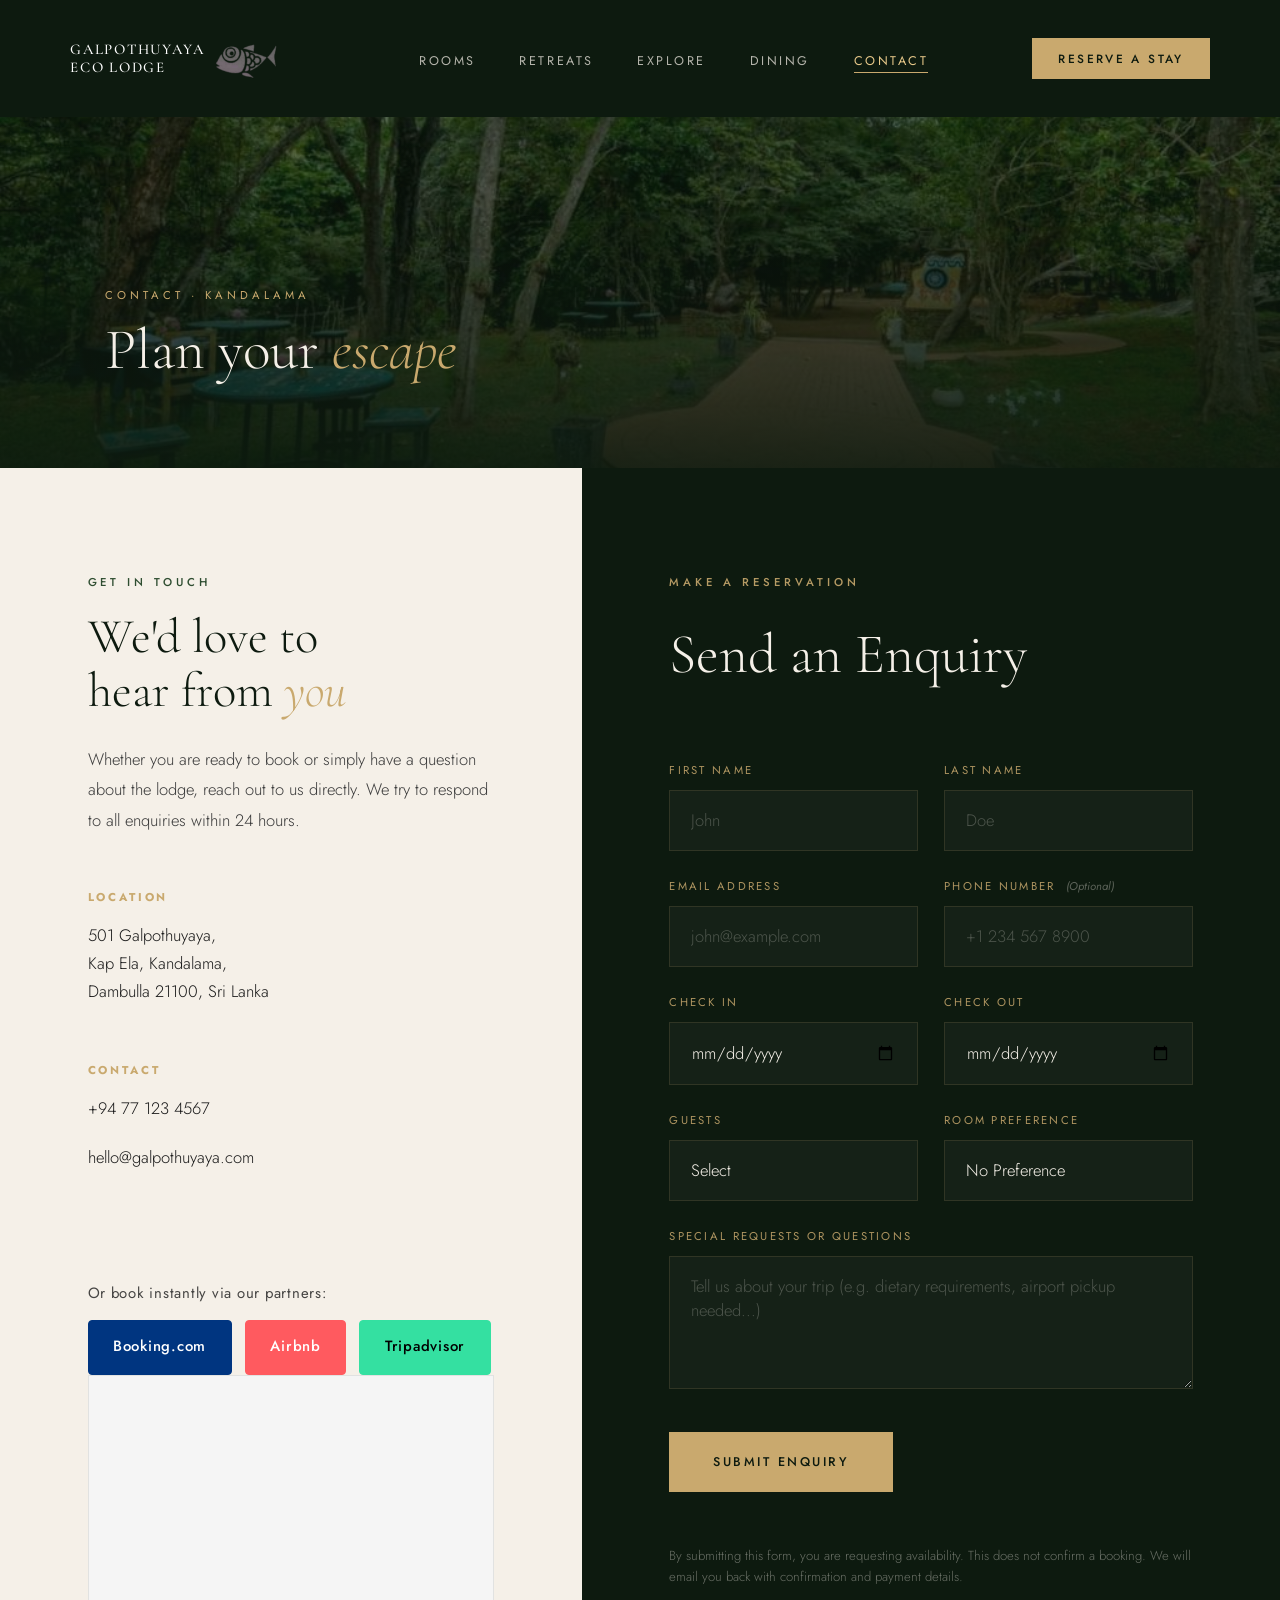
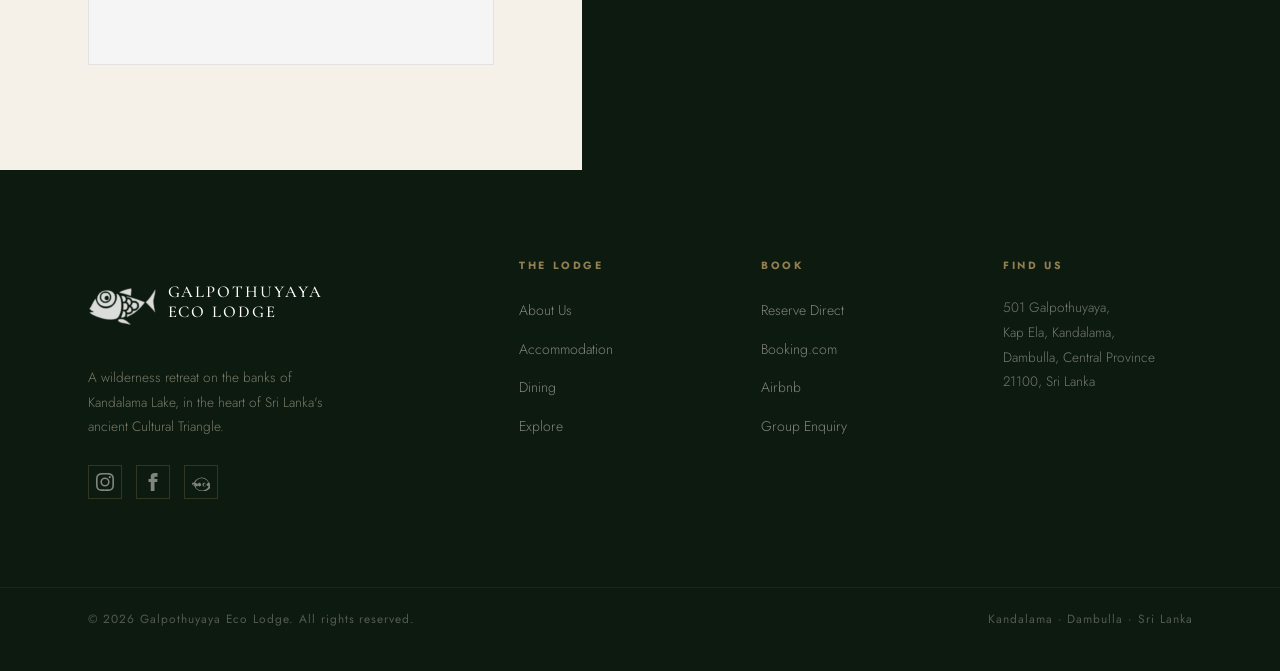
==== contact.html @ 8a49342e "fixed and ready" ====
<!DOCTYPE html>
<html lang="en">
<head>
  <meta charset="UTF-8" />
  <meta name="viewport" content="width=device-width, initial-scale=1.0"/>
  <title>Contact &amp; Book — Galpothuyaya Eco Lodge</title>
  <meta name="description" content="Reserve your stay at Galpothuyaya Eco Lodge or send us an enquiry. Located near Kandalama Lake, Dambulla.">
  <link rel="preconnect" href="https://fonts.googleapis.com">
  <link rel="preconnect" href="https://fonts.gstatic.com" crossorigin>
  <link href="https://fonts.googleapis.com/css2?family=Cormorant+Garamond:ital,wght@0,300;0,400;0,600;1,300;1,400&family=Jost:wght@300;400;500&display=swap" rel="stylesheet">
  <link href="assets/shared.css" rel="stylesheet">
  <link href="assets/contact.css" rel="stylesheet">
</head>
<body>

<!-- NAV -->
<nav id="main-nav" class="nav-solid">
  <a href="index.html" class="nav-logo">
    <span class="nav-logo-text">Galpothuyaya<br>Eco Lodge</span>
    <img src="assets/images/logo.png" alt="Galpothuyaya Eco Lodge" class="nav-logo-img">
  </a>
  <ul class="nav-links">
    <li><a href="rooms.html">Rooms</a></li>
    <li><a href="retreats.html">Retreats</a></li>
    <li><a href="explore.html">Explore</a></li>
    <li><a href="dining.html">Dining</a></li>
    <li><a href="contact.html" class="active">Contact</a></li>
  </ul>
  <a href="#booking-form" class="nav-book">Reserve a Stay</a>
  <button class="nav-hamburger" id="hamburger" aria-label="Open menu">
    <span></span><span></span><span></span>
  </button>
</nav>

<div class="nav-drawer" id="nav-drawer">
  <a href="index.html">Home</a>
  <a href="rooms.html">Rooms</a>
  <a href="retreats.html">Retreats</a>
  <a href="explore.html">Explore</a>
  <a href="dining.html">Dining</a>
  <a href="contact.html" class="active">Contact</a>
  <a href="#booking-form" class="drawer-book">Reserve a Stay</a>
</div>

<!-- PAGE HERO -->
<section class="page-hero">
  <div class="page-hero-bg" style="background-image: url('assets/images/walkway.jpg')"></div>
  <div class="page-hero-overlay"></div>
  <div class="page-hero-content">
    <p class="page-hero-eyebrow">Contact · Kandalama</p>
    <h1 class="page-hero-title">Plan your <em>escape</em></h1>
  </div>
</section>

<!-- CONTACT SPLIT -->
<section class="contact-section">
  
  <!-- Left: Info & Location -->
  <div class="contact-info reveal">
    <p class="section-label">Get in Touch</p>
    <h2 class="section-title">We'd love to<br>hear from <em>you</em></h2>
    <p class="contact-intro">Whether you are ready to book or simply have a question about the lodge, reach out to us directly. We try to respond to all enquiries within 24 hours.</p>
    
    <div class="contact-details">
      <div class="detail-block">
        <h3>Location</h3>
        <p>501 Galpothuyaya,<br>Kap Ela, Kandalama,<br>Dambulla 21100, Sri Lanka</p>
      </div>
      <div class="detail-block">
        <h3>Contact</h3>
        <p><a href="tel:+94771234567">+94 77 123 4567</a></p>
        <p><a href="mailto:hello@galpothuyaya.com">hello@galpothuyaya.com</a></p>
      </div>
    </div>

    <div class="booking-platforms reveal reveal-delay-1">
      <p>Or book instantly via our partners:</p>
      <div class="platform-buttons">
        <a href="https://www.booking.com/hotel/lk/galpothuyaya-eco.html" target="_blank" class="btn-platform btn-bookingcom">Booking.com</a>
        <a href="https://www.airbnb.co.nz/rooms/1221970085943653948" target="_blank" class="btn-platform btn-airbnb">Airbnb</a>
        <a href="https://www.tripadvisor.com/Hotel_Review-g304137-d6420375-Reviews-Galpothu_yaya-Kandalama_Central_Province.html" target="_blank" class="btn-platform btn-tripadvisor">Tripadvisor</a>
      </div>
    </div>

    <div class="map-embed">
      <!-- Google Maps embed for Galpothuyaya Eco Lodge -->
      <iframe 
        src="https://www.google.com/maps/embed?pb=!1m18!1m12!1m3!1d3952.0424409813236!2d80.7110232!3d7.890628899999999!2m3!1f0!2f0!3f0!3m2!1i1024!2i768!4f13.1!3m3!1m2!1s0x3afca5d02fdc2f4f%3A0x911f52fb4c7a864e!2sGalpothuyaya%20Eco%20Lodge!5e0!3m2!1sen!2ssg!4v1774343665189!5m2!1sen!2ssg" 
        width="100%" height="280" style="border:0;" allowfullscreen="" loading="lazy" referrerpolicy="no-referrer-when-downgrade">
      </iframe>
    </div>
  </div>

  <!-- Right: Booking Form -->
  <div class="contact-form-wrap reveal reveal-delay-2" id="booking-form">
    <div class="form-header">
      <p class="section-label on-dark">Make a Reservation</p>
      <h2 class="form-title">Send an Enquiry</h2>
    </div>
    <form class="booking-form" onsubmit="event.preventDefault(); alert('Thank you for your enquiry. We will get back to you shortly.');">
      
      <div class="form-row form-row-split">
        <div class="form-group">
          <label>First Name</label>
          <input type="text" required placeholder="John">
        </div>
        <div class="form-group">
          <label>Last Name</label>
          <input type="text" required placeholder="Doe">
        </div>
      </div>

      <div class="form-row form-row-split">
        <div class="form-group">
          <label>Email Address</label>
          <input type="email" required placeholder="john@example.com">
        </div>
        <div class="form-group">
          <label>Phone Number <span class="opt">(Optional)</span></label>
          <input type="tel" placeholder="+1 234 567 8900">
        </div>
      </div>

      <div class="form-row form-row-split">
        <div class="form-group">
          <label>Check In</label>
          <input type="date" required>
        </div>
        <div class="form-group">
          <label>Check Out</label>
          <input type="date" required>
        </div>
      </div>

      <div class="form-row form-row-split">
        <div class="form-group">
          <label>Guests</label>
          <select required>
            <option value="" disabled selected>Select</option>
            <option value="1">1 Adult</option>
            <option value="2">2 Adults</option>
            <option value="3">3 Adults</option>
            <option value="4+">4+ Adults / Group</option>
          </select>
        </div>
        <div class="form-group">
          <label>Room Preference</label>
          <select id="room-select">
            <option value="any">No Preference</option>
            <option value="forest">Forest Room</option>
            <option value="villa">Lakeside Villa</option>
            <option value="treehouse">The Tree House</option>
          </select>
        </div>
      </div>

      <div class="form-row">
        <div class="form-group">
          <label>Special Requests or Questions</label>
          <textarea rows="4" placeholder="Tell us about your trip (e.g. dietary requirements, airport pickup needed...)"></textarea>
        </div>
      </div>

      <button type="submit" class="btn-submit">Submit Enquiry</button>
      <p class="form-disclaimer">By submitting this form, you are requesting availability. This does not confirm a booking. We will email you back with confirmation and payment details.</p>
    </form>
  </div>

</section>

<!-- FOOTER -->
<footer>
  <div class="footer-brand">
    <a href="index.html" class="footer-logo">
      <img src="assets/images/logo.png" alt="Galpothuyaya Eco Lodge" class="footer-logo-img">
      <span class="footer-logo-text">Galpothuyaya<br>Eco Lodge</span>
    </a>
    <p class="footer-tagline">A wilderness retreat on the banks of Kandalama Lake, in the heart of Sri Lanka's ancient Cultural Triangle.</p>
    <div class="footer-social">
      <a href="#" class="social-ig" title="Instagram"><svg viewBox="0 0 24 24"><path d="M12 2.163c3.204 0 3.584.012 4.85.07 3.252.148 4.771 1.691 4.919 4.919.058 1.265.069 1.645.069 4.849 0 3.205-.012 3.584-.069 4.849-.149 3.225-1.664 4.771-4.919 4.919-1.266.058-1.644.07-4.85.07-3.204 0-3.584-.012-4.849-.07-3.26-.149-4.771-1.699-4.919-4.92-.058-1.265-.07-1.644-.07-4.849 0-3.204.013-3.583.07-4.849.149-3.227 1.664-4.771 4.919-4.919 1.266-.057 1.645-.069 4.849-.069zM12 0C8.741 0 8.333.014 7.053.072 2.695.272.273 2.69.073 7.052.014 8.333 0 8.741 0 12c0 3.259.014 3.668.072 4.948.2 4.358 2.618 6.78 6.98 6.98C8.333 23.986 8.741 24 12 24c3.259 0 3.668-.014 4.948-.072 4.354-.2 6.782-2.618 6.979-6.98.059-1.28.073-1.689.073-4.948 0-3.259-.014-3.667-.072-4.947-.196-4.354-2.617-6.78-6.979-6.98C15.668.014 15.259 0 12 0zm0 5.838a6.162 6.162 0 100 12.324 6.162 6.162 0 000-12.324zM12 16a4 4 0 110-8 4 4 0 010 8zm6.406-11.845a1.44 1.44 0 100 2.881 1.44 1.44 0 000-2.881z"/></svg></a>
      <a href="#" class="social-fb" title="Facebook"><svg viewBox="0 0 24 24"><path d="M9 8h-3v4h3v12h5v-12h3.642l.358-4h-4v-1.667c0-.955.192-1.333 1.115-1.333h2.885v-5h-3.808c-3.596 0-5.192 1.583-5.192 4.615v3.385z"/></svg></a>
      <a href="https://www.tripadvisor.com/Hotel_Review-g304137-d6420375-Reviews-Galpothu_yaya-Kandalama_Central_Province.html" target="_blank" class="social-ta" title="TripAdvisor"><svg viewBox="0 0 24 24"><path d="M22.846 12.592c-.173.076-.328.188-.474.31-.059-.283-.16-.566-.289-.838-1.579-3.328-4.814-5.59-8.497-5.91-.703-.06-1.423-.05-2.126.014-3.665.342-6.864 2.628-8.402 5.952-.162.348-.28.718-.352 1.096-.134-.112-.279-.214-.439-.284C1.3 12.511.235 13.064.041 14.153c-.15.845.289 1.663 1.056 2.054a2.227 2.227 0 001.076.22c.228 0 .459-.033.682-.102.164.717.425 1.41.782 2.062 1.961 3.58 5.64 5.922 9.684 6.223.864.065 1.745.05 2.607-.027 4.02-.363 7.618-2.738 9.548-6.326a10.976 10.976 0 00.73-1.843 2.158 2.158 0 00.224-2.152c-.443-.907-1.488-1.385-2.438-1.1s-1.65.986-1.547 1.954c0 0 .151 1.749-.607 3.322-1.353 2.812-4.17 4.673-7.318 4.957-.674.061-1.365.074-2.046.02-3.176-.237-6.023-2.073-7.447-4.802-.128-.246-.24-.504-.336-.768.647-.076 1.25-.386 1.684-.877a2.154 2.154 0 00.32-2.31 2.17 2.17 0 00-1.921-1.18c-.144 0-.29.015-.433.047a9.42 9.42 0 01.378-1.382c1.334-2.88 4.102-4.856 7.272-5.152.61-.057 1.23-.066 1.846-.013 3.19.277 6.002 2.235 7.369 5.115.176.377.307.77.391 1.173a2.15 2.15 0 00-1.385.677 2.155 2.155 0 00-.317 2.316c.453.945 1.579 1.403 2.584 1.053s1.583-.941 1.472-1.932c-.08-.716-.549-1.33-1.22-1.62zm-6.009.288c1.33.4 2.146 1.714 1.91 3.036-.214 1.205-1.298 2.062-2.52 1.99a2.532 2.532 0 01-2.22-1.62c-.413-1.096.069-2.345 1.121-2.903a2.49 2.49 0 011.71-.503zm-9.358 1.492c.621-1.144 2.03-1.602 3.208-1.042 1.085.516 1.701 1.68 1.455 2.827-.225 1.047-1.178 1.776-2.251 1.724a2.33 2.33 0 01-2.147-1.745c-.244-1.037.288-2.112 1.232-2.613a2.31 2.31 0 01.503-.151zm-5.461.761c.473-.133.974.143 1.107.616s-.144.974-.616 1.107-.974-.143-1.107-.616.143-.974.616-1.107zm4.332 2.7c1.018 0 1.844-.826 1.844-1.844s-.826-1.844-1.844-1.844c-1.019 0-1.845.826-1.845 1.844 0 1.018.826 1.844 1.845 1.844zm11.066 0c1.018 0 1.844-.826 1.844-1.844s-.826-1.844-1.844-1.844-1.844.826-1.844 1.844.825 1.844 1.844 1.844zm6.056-1.727c-.473.133-.974-.143-1.107-.616s.144-.974.616-1.107.974.144 1.107.616-.144.974-.616 1.107z"/></svg></a>
    </div>
  </div>
  <div class="footer-col">
    <h4>The Lodge</h4>
    <ul>
      <li><a href="index.html#about">About Us</a></li>
      <li><a href="rooms.html">Accommodation</a></li>
      <li><a href="dining.html">Dining</a></li>
      <li><a href="explore.html">Explore</a></li>
    </ul>
  </div>
  <div class="footer-col">
    <h4>Book</h4>
    <ul>
      <li><a href="contact.html">Reserve Direct</a></li>
      <li><a href="https://www.booking.com" target="_blank">Booking.com</a></li>
      <li><a href="https://www.airbnb.com/rooms/1221970085943653948" target="_blank">Airbnb</a></li>
      <li><a href="#booking-form">Group Enquiry</a></li>
    </ul>
  </div>
  <div class="footer-col">
    <h4>Find Us</h4>
    <address>
      501 Galpothuyaya,<br>
      Kap Ela, Kandalama,<br>
      Dambulla, Central Province<br>
      21100, Sri Lanka
    </address>
  </div>
</footer>
<div class="footer-bottom">
  <p>© 2026 Galpothuyaya Eco Lodge. All rights reserved.</p>
  <p>Kandalama · Dambulla · Sri Lanka</p>
</div>

<script>
  // Mobile drawer logic
  const hamburger = document.getElementById('hamburger');
  const drawer = document.getElementById('nav-drawer');
  hamburger.addEventListener('click', () => {
    const open = hamburger.classList.toggle('open');
    drawer.classList.toggle('open', open);
    document.body.style.overflow = open ? 'hidden' : '';
  });
  drawer.querySelectorAll('a').forEach(a => {
    a.addEventListener('click', () => {
      hamburger.classList.remove('open');
      drawer.classList.remove('open');
      document.body.style.overflow = '';
    });
  });

  // Pre-fill room select if passed via URL parameters (e.g. ?room=treehouse)
  window.addEventListener('DOMContentLoaded', () => {
    const params = new URLSearchParams(window.location.search);
    const room = params.get('room');
    if (room) {
      const select = document.getElementById('room-select');
      if (select.querySelector(`option[value="${room}"]`)) {
        select.value = room;
        // Optionally scroll to form
        document.getElementById('booking-form').scrollIntoView({ behavior: 'smooth' });
      }
    }
  });

  // Reveal logic
  const revealEls = document.querySelectorAll('.reveal');
  const observer = new IntersectionObserver((entries) => {
    entries.forEach(e => {
      if (e.isIntersecting) { e.target.classList.add('visible'); observer.unobserve(e.target); }
    });
  }, { threshold: 0.08 });
  revealEls.forEach(el => observer.observe(el));
</script>
</body>
</html>
---- assets/shared.css ----
/* ═══════════════════════════════════════════════════════════
   GALPOTHUYAYA ECO LODGE — Shared Design System
   Imported by every page
═══════════════════════════════════════════════════════════ */

*, *::before, *::after { box-sizing: border-box; margin: 0; padding: 0; }

:root {
  --deep:       #0d1a0f;
  --forest:     #1c3220;
  --moss:       #2e4d30;
  --sage:       #6a8c5e;
  --gold:       #c9a96e;
  --gold-light: #e8c98a;
  --cream:      #f5f0e8;
  --warm-white: #faf8f4;
  --text:       #1a1a1a;
  --muted:      #6b6b6b;
}

html { 
  scroll-behavior: smooth;
  font-size: 109.375%; /* Reduces base from 19px to 17.5px (1.5px reduction) */
}


body {
  font-family: 'Jost', sans-serif;
  background: var(--warm-white);
  color: var(--text);
  line-height: 1.6;
  overflow-x: hidden;
  animation: pageReveal 0.5s ease forwards;
}

p { line-height: 1.75; margin-bottom: 1.2rem; }

/* ── PAGE TRANSITION ── */
@keyframes pageReveal {
  from { opacity: 0; transform: translateY(8px); }
  to   { opacity: 1; transform: translateY(0); }
}

/* ══════════════════════════════════════
   NAV
══════════════════════════════════════ */
nav {
  position: fixed; top: 0; left: 0; right: 0; z-index: 100;
  display: flex; align-items: center; justify-content: space-between;
  padding: 1.5rem 4rem;
  transition: background 0.4s, backdrop-filter 0.4s, padding 0.3s;
}
nav.scrolled {
  background: rgba(13, 26, 15, 0.94);
  backdrop-filter: blur(14px);
  padding: 1rem 4rem;
}
/* On light-bg pages, nav is dark from start */
nav.nav-solid {
  background: var(--deep);
  padding: 1rem 4rem;
}

.nav-logo {
  display: flex; align-items: center; gap: 1.2rem;
  text-decoration: none;
  transition: transform 0.3s ease;
}
.nav-logo-img {
  height: 0px; width: auto;
  transition: height 0.3s ease;
  display: block;
  margin-left: -3.2rem; /* Keep it close to the text */
  position: relative; top: -1px;
}
.nav-logo-text {
  font-family: 'Cormorant Garamond', serif;
  font-size: 0.95rem; font-weight: 500; letter-spacing: 0.12em;
  color: white; text-transform: uppercase; line-height: 1.2;
}
nav.scrolled .nav-logo-img,
nav.nav-solid .nav-logo-img {
  height: 82px;
}
nav.scrolled .nav-logo-text,
nav.nav-solid .nav-logo-text {
  font-size: 0.85rem;
}
.nav-logo:hover { transform: scale(1.02); }

.nav-links {
  display: flex; gap: 2.5rem; list-style: none;
}
.nav-links a {
  font-size: 0.72rem;
  font-weight: 400;
  letter-spacing: 0.2em;
  text-transform: uppercase;
  color: rgba(245,240,232,0.72);
  text-decoration: none;
  transition: color 0.2s;
  position: relative;
  padding-bottom: 3px;
}
.nav-links a::after {
  content: '';
  position: absolute; bottom: 0; left: 0; right: 0; height: 1px;
  background: var(--gold);
  transform: scaleX(0); transform-origin: left;
  transition: transform 0.25s ease;
}
.nav-links a:hover { color: var(--gold-light); }
.nav-links a:hover::after,
.nav-links a.active::after { transform: scaleX(1); }
.nav-links a.active { color: var(--gold-light); }

.nav-book {
  font-size: 0.68rem;
  font-weight: 500;
  letter-spacing: 0.2em;
  text-transform: uppercase;
  color: var(--deep);
  background: var(--gold);
  padding: 0.65rem 1.5rem;
  text-decoration: none;
  transition: background 0.2s, transform 0.2s;
  flex-shrink: 0;
}
.nav-book:hover { background: var(--gold-light); transform: translateY(-1px); }

/* ── HAMBURGER ── */
.nav-hamburger {
  display: none;
  flex-direction: column; gap: 5px;
  cursor: pointer; padding: 4px;
  background: none; border: none;
  z-index: 110;
}
.nav-hamburger span {
  display: block;
  width: 24px; height: 1.5px;
  background: var(--cream);
  transition: transform 0.3s, opacity 0.3s;
}
.nav-hamburger.open span:nth-child(1) { transform: translateY(6.5px) rotate(45deg); }
.nav-hamburger.open span:nth-child(2) { opacity: 0; }
.nav-hamburger.open span:nth-child(3) { transform: translateY(-6.5px) rotate(-45deg); }

/* ── MOBILE MENU DRAWER ── */
.nav-drawer {
  position: fixed; top: 0; left: 0; width: 100vw; height: 100vh; z-index: 99;
  background: rgba(13,26,15,0.98);
  display: flex; flex-direction: column; align-items: center; justify-content: flex-start;
  gap: 2rem;
  padding-top: 7rem; padding-bottom: 4rem;
  opacity: 0; visibility: hidden; pointer-events: none;
  transition: opacity 0.4s ease, visibility 0.4s ease;
  overflow-y: auto; /* Fixes cutoff links on small screens */
}
.nav-drawer.open {
  opacity: 1; visibility: visible; pointer-events: all;
}
.nav-drawer a {
  font-family: 'Cormorant Garamond', serif;
  font-size: 2.2rem; font-weight: 300;
  letter-spacing: 0.1em;
  color: var(--cream); text-decoration: none;
  transition: color 0.2s;
}
.nav-drawer a:hover, .nav-drawer a.active { color: var(--gold-light); }
.nav-drawer .drawer-book {
  font-family: 'Jost', sans-serif;
  font-size: 0.72rem; letter-spacing: 0.25em; text-transform: uppercase;
  font-weight: 500;
  color: var(--deep); background: var(--gold);
  padding: 0.85rem 2.5rem;
  margin-top: 1rem;
}

/* ══════════════════════════════════════
   INTERNAL PAGE HERO (sub-pages)
══════════════════════════════════════ */
.page-hero {
  position: relative;
  height: 52vh; min-height: 380px;
  display: flex; align-items: flex-end;
  background-color: var(--deep);
  overflow: hidden;
  padding-top: 100px; /* Prevents overlap with nav on small viewports */
}
.page-hero-bg {
  position: absolute; inset: 0;
  background-size: cover; background-position: center;
  opacity: 0.45;
  transition: transform 8s ease;
}
.page-hero:hover .page-hero-bg { transform: scale(1.04); }
.page-hero-overlay {
  position: absolute; inset: 0;
  background: linear-gradient(to bottom, rgba(13,26,15,0.7) 0%, rgba(13,26,15,0.2) 20%, transparent 40%, rgba(13,26,15,0.85) 100%);
}
.page-hero-content {
  position: relative; z-index: 2;
  padding: 140px 6rem 5rem;
}
.page-hero-eyebrow {
  font-size: 0.65rem; letter-spacing: 0.35em; text-transform: uppercase;
  color: var(--gold); margin-bottom: 0.8rem;
}
.page-hero-title {
  font-family: 'Cormorant Garamond', serif;
  font-size: clamp(2.4rem, 4.5vw, 4rem);
  font-weight: 300; line-height: 1.05; color: var(--cream);
}
.page-hero-title em { font-style: italic; color: var(--gold); }

/* ══════════════════════════════════════
   SECTION GENERIC
══════════════════════════════════════ */
section { position: relative; }

.section-label {
  font-size: 0.65rem; letter-spacing: 0.35em; text-transform: uppercase;
  color: var(--moss); margin-bottom: 1rem;
  display: block; font-weight: 500;
}
.section-title {
  font-family: 'Cormorant Garamond', serif;
  font-size: clamp(2.2rem, 3.8vw, 3.6rem);
  font-weight: 300; line-height: 1.1; color: var(--deep);
}
.section-title em { font-style: italic; color: var(--gold); }

/* Light bg variants */
.section-label.on-dark, .on-dark .section-label { color: var(--gold); opacity: 0.9; }
.section-title.on-dark, .on-dark .section-title { color: var(--cream); }
.section-title.on-dark em, .on-dark .section-title em { color: var(--gold); }

/* ── BUTTONS ── */
.btn-primary {
  display: inline-block;
  font-size: 0.72rem; font-weight: 500; letter-spacing: 0.2em;
  text-transform: uppercase; text-decoration: none;
  color: var(--deep); background: var(--gold);
  padding: 1rem 2.2rem;
  transition: background 0.2s, transform 0.2s;
}
.btn-primary:hover { background: var(--gold-light); transform: translateY(-2px); }
.btn-primary:active { transform: scale(0.96); }

.btn-ghost {
  display: inline-block;
  font-size: 0.72rem; font-weight: 400; letter-spacing: 0.2em;
  text-transform: uppercase; text-decoration: none;
  color: var(--cream);
  border-bottom: 1px solid rgba(245,240,232,0.4);
  padding-bottom: 2px;
  transition: border-color 0.2s, color 0.2s, transform 0.2s;
}
.btn-ghost:hover { color: var(--gold-light); border-color: var(--gold-light); }
.btn-ghost:active { transform: scale(0.96); }

.btn-outline-gold {
  display: inline-block;
  font-size: 0.68rem; font-weight: 500; letter-spacing: 0.22em;
  text-transform: uppercase; text-decoration: none;
  color: var(--gold);
  border: 1px solid rgba(201,169,110,0.45);
  padding: 0.75rem 1.8rem;
  transition: background 0.2s, color 0.2s, border-color 0.2s, transform 0.2s;
}
.btn-outline-gold:hover {
  background: var(--gold); color: var(--deep); border-color: var(--gold); transform: translateY(-2px);
}
.btn-outline-gold:active { transform: scale(0.96); }

/* Section-level link (e.g. "View All →") */
.section-link {
  display: inline-flex; align-items: center; gap: 0.5rem;
  font-size: 0.7rem; font-weight: 500; letter-spacing: 0.2em; text-transform: uppercase;
  color: var(--gold); text-decoration: none;
  transition: gap 0.25s;
}
.section-link:hover { gap: 0.9rem; }

/* ══════════════════════════════════════
   MARQUEE STRIP
══════════════════════════════════════ */
.intro-strip {
  background: var(--deep); padding: 1.8rem 0; overflow: hidden;
}
.strip-track {
  display: flex; gap: 3rem;
  animation: marquee 28s linear infinite;
  white-space: nowrap;
}
.strip-item {
  display: flex; align-items: center; gap: 1rem;
  font-size: 0.66rem; letter-spacing: 0.25em; text-transform: uppercase;
  color: rgba(201,169,110,0.65); flex-shrink: 0;
}
.strip-dot { width: 4px; height: 4px; border-radius: 50%; background: var(--gold); flex-shrink: 0; }

/* ══════════════════════════════════════
   FOOTER
══════════════════════════════════════ */
footer {
  background: var(--deep);
  padding: 5rem;
  display: grid; grid-template-columns: 2fr 1fr 1fr 1fr; gap: 3rem;
}
.footer-logo {
  display: flex; align-items: center; gap: 0.8rem;
  text-decoration: none; margin-bottom: 1rem;
  margin-left: -50px;
}
.footer-logo-text {
  font-family: 'Cormorant Garamond', serif;
  font-size: 0.95rem; font-weight: 500; letter-spacing: 0.12em;
  color: white; text-transform: uppercase; line-height: 1.2;
  margin-left: -45px;
  padding-left: 1px;
}
.footer-logo-img {
  height: 90px; width: auto;
  filter: brightness(0) invert(1);
  opacity: 0.85;
}
.footer-tagline {
  font-size: 0.78rem; font-weight: 300; line-height: 1.8;
  color: rgba(255, 239, 214, 0.45); max-width: 240px;
}
.footer-social { display: flex; gap: 0.8rem; margin-top: 1.5rem; }
.footer-social a {
  width: 34px; height: 34px;
  border: 1px solid rgba(201,169,110,0.2);
  display: flex; align-items: center; justify-content: center;
  color: rgba(245,240,232,0.5); text-decoration: none; font-size: 0.7rem;
  transition: border-color 0.2s, color 0.2s;
}
.footer-social a:hover { border-color: var(--gold); color: var(--gold); }
.footer-col h4 {
  font-size: 0.6rem; letter-spacing: 0.25em; text-transform: uppercase;
  color: var(--gold); opacity: 0.7; margin-bottom: 1.2rem;
}
.footer-col ul { list-style: none; display: flex; flex-direction: column; gap: 0.6rem; }
.footer-col ul a {
  font-size: 0.8rem; font-weight: 300; color: rgba(245,240,232,0.5);
  text-decoration: none; transition: color 0.2s;
}
.footer-col ul a:hover { color: var(--cream); }
.footer-col address {
  font-style: normal; font-size: 0.78rem; font-weight: 300;
  line-height: 1.8; color: rgba(245,240,232,0.45);
}
.footer-bottom {
  background: var(--deep);
  padding: 1.2rem 5rem;
  display: flex; justify-content: space-between; align-items: center;
  border-top: 1px solid rgba(201,169,110,0.08);
}
.footer-bottom p {
  font-size: 0.68rem; color: rgba(245,240,232,0.3); letter-spacing: 0.08em;
}

/* ══════════════════════════════════════
   ANIMATIONS
══════════════════════════════════════ */
@keyframes fadeUp {
  from { opacity: 0; transform: translateY(28px); }
  to   { opacity: 1; transform: translateY(0); }
}
@keyframes fadeIn {
  from { opacity: 0; } to { opacity: 1; }
}
@keyframes scrollPulse {
  0%, 100% { opacity: 0.5; } 50% { opacity: 1; }
}
@keyframes marquee {
  0%   { transform: translateX(0); }
  100% { transform: translateX(-50%); }
}

/* ── Scroll Reveal ── */
.reveal {
  opacity: 0; transform: translateY(32px);
  transition: opacity 0.8s ease, transform 0.8s ease;
}
.reveal.visible { opacity: 1; transform: translateY(0); }
.reveal-delay-1 { transition-delay: 0.10s; }
.reveal-delay-2 { transition-delay: 0.20s; }
.reveal-delay-3 { transition-delay: 0.30s; }
.reveal-delay-4 { transition-delay: 0.40s; }

/* ══════════════════════════════════════
   RESPONSIVE
══════════════════════════════════════ */
@media (max-width: 1024px) {
  html { font-size: 103.125%; } /* ~16.5px base (maintaining 1.5px reduction) */
  nav { padding: 1.2rem 2rem; }
  nav.scrolled, nav.nav-solid { padding: 1rem 2rem; }
  .nav-links { display: none; }
  .nav-book  { display: none; }
  .nav-hamburger { display: flex; }

  .page-hero-content { padding: 120px 2.5rem 3.5rem; }

  footer { grid-template-columns: 1fr 1fr; padding: 3rem 2.5rem; gap: 2rem; }
  .footer-logo { margin-left: 0; }
  .footer-logo-text { margin-left: 0; }
  .footer-bottom { padding: 1rem 2.5rem; flex-direction: column; gap: 0.5rem; text-align: center; }
}

@media (max-width: 768px) {
  html { font-size: 106.25%; } /* ~17px base */
  nav { padding: 1rem 1.5rem; }
  nav.scrolled, nav.nav-solid { padding: 0.8rem 1.5rem; }
  .nav-logo-img { height: 75px !important; margin-left: -0.8rem; }
  .nav-logo-text { font-size: 0.65rem; }
  .page-hero { min-height: 260px; }
  .page-hero-content { padding: 90px 1rem 2rem; }
  .page-hero-eyebrow { font-size: 0.55rem; }
  .page-hero-title { font-size: 1.75rem; }
  footer { grid-template-columns: 1fr; padding: 2rem 1.25rem; gap: 2rem; }
  .footer-logo { flex-direction: column; align-items: center; }
  .footer-logo-img { height: 60px; }
  .footer-logo-text { font-size: 0.8rem; text-align: center; }
  .footer-tagline { max-width: 100%; text-align: center; }
  .footer-social { justify-content: center; }
  .footer-col { text-align: center; }
  .footer-col ul { align-items: center; }
  .footer-bottom { padding: 1rem; }
}

@media (max-width: 480px) {
  html { font-size: 100%; } /* 16px base */
  nav { padding: 0.85rem 1.2rem; }
  nav.scrolled, nav.nav-solid { padding: 0.75rem 1.2rem; }
  .nav-logo-img { height: 65px !important; margin-left: -0.5rem; }
  .nav-logo-text { font-size: 0.6rem; }
}

/* ══════════════════════════════════════
   BOOKING PLATFORM & SOCIAL ICONS
══════════════════════════════════════ */
.booking-platforms { margin-top: 2rem; }
.booking-platforms p { 
  font-size: 0.85rem; letter-spacing: 0.05em; 
  margin-bottom: 0.8rem; color: var(--text); opacity: 0.8; 
}
.platform-buttons { display: flex; gap: 0.75rem; flex-wrap: wrap; }
.btn-platform {
  display: inline-flex; align-items: center; justify-content: center; gap: 0.5rem;
  padding: 0.85rem 1.4rem; border-radius: 4px; border: 1px solid rgba(0,0,0,0.1);
  font-family: 'Jost', sans-serif; font-weight: 500; font-size: 0.85rem; letter-spacing: 0.05em;
  text-decoration: none; color: #fff;
  transition: transform 0.3s ease, box-shadow 0.3s ease;
}
.btn-platform svg { width: 18px; height: 18px; fill: currentColor; }
.btn-platform:hover {
  transform: translateY(-2px);
  box-shadow: 0 4px 12px rgba(0,0,0,0.15);
}
.btn-bookingcom { background-color: #003580; border-color: #003580; }
.btn-airbnb { background-color: #FF5A5F; border-color: #FF5A5F; }
.btn-tripadvisor { background-color: #34E0A1; color: #000; border-color: #34E0A1; }
.btn-tripadvisor:hover { color: #000; }

.room-action-wrap {
  display: flex; flex-direction: column; gap: 1rem; margin-top: 2rem;
}
/* Removed row alignment on desktop to keep platform buttons stacked below main CTA */

.platform-label {
  font-size: 0.72rem; letter-spacing: 0.05em; text-transform: uppercase;
  color: var(--muted); margin-bottom: 0.5rem; margin-top: 0.5rem;
  font-weight: 500;
}
.platform-buttons-small { display: flex; gap: 0.5rem; flex-wrap: wrap; }
.btn-sm {
  display: inline-flex; align-items: center; justify-content: center; gap: 0.4rem;
  padding: 0.6rem 1rem; border-radius: 4px;
  font-family: 'Jost', sans-serif; font-weight: 500; font-size: 0.75rem; letter-spacing: 0.05em;
  text-decoration: none; color: #fff; border: 1px solid rgba(0,0,0,0.1);
  transition: transform 0.2s ease, opacity 0.2s ease;
}
.btn-sm svg { width: 14px; height: 14px; fill: currentColor; }
.btn-sm:hover { transform: translateY(-1px); opacity: 0.9; }
.btn-sm.btn-bookingcom { background-color: #003580; border-color: #003580; }
.btn-sm.btn-airbnb { background-color: #FF5A5F; border-color: #FF5A5F; }
.btn-sm.btn-tripadvisor { background-color: #34E0A1; color: #000; border-color: #34E0A1; }
.btn-sm.btn-tripadvisor:hover { color: #000; }

.footer-social a { padding: 0.3rem; display: inline-flex; }
.footer-social a svg {
  width: 18px; height: 18px; fill: currentColor; transition: fill 0.3s;
}
.footer-social a:hover svg { fill: var(--primary); }
---- assets/contact.css ----
/* ── CONTACT PAGE — page-specific styles ── */

.page-hero--short { min-height: 280px; height: 35vh; }

.contact-section {
  display: grid; grid-template-columns: 1fr 1.2fr;
  min-height: 85vh; background: var(--warm-white);
}

/* ── LEFT: INFO ── */
.contact-info {
  background: var(--cream);
  padding: 6rem 5rem;
  display: flex; flex-direction: column; justify-content: flex-start;
}
.contact-intro {
  font-size: 0.95rem; font-weight: 300; line-height: 1.85;
  color: #3a3a3a; margin: 1.5rem 0 3rem; max-width: 440px;
}
.contact-details {
  display: flex; flex-direction: column; gap: 2rem;
  margin-bottom: 3rem;
}
.detail-block h3 {
  font-size: 0.65rem; letter-spacing: 0.25em; text-transform: uppercase;
  color: var(--gold); margin-bottom: 0.8rem;
}
.detail-block p {
  font-size: 0.95rem; font-weight: 300; line-height: 1.7; color: var(--text);
}
.detail-block a { color: var(--text); text-decoration: none; transition: color 0.2s; }
.detail-block a:hover { color: var(--moss); }

.map-embed {
  margin-top: auto; border: 1px solid rgba(46,77,48,0.1);
  background: #eaeaea; filter: grayscale(80%) contrast(1.1);
}

/* ── RIGHT: FORM ── */
.contact-form-wrap {
  background: var(--deep); padding: 6rem 5rem;
  position: relative; overflow: hidden;
}
.contact-form-wrap::before {
  content: ''; position: absolute; inset: 0;
  background: url('https://images.unsplash.com/photo-1470770841072-f978cf4d019e?w=1200&q=80') center/cover no-repeat;
  opacity: 0.04; mix-blend-mode: overlay; pointer-events: none;
}
.form-header { margin-bottom: 3.5rem; position: relative; z-index: 2; }
.form-title { font-family: 'Cormorant Garamond', serif; font-size: 3.2rem; font-weight: 300; color: var(--cream); margin-top: 0.5rem; }

.booking-form {
  position: relative; z-index: 2;
  display: flex; flex-direction: column; gap: 1.5rem; max-width: 580px;
}
.form-row { display: flex; flex-direction: column; gap: 1.5rem; }
.form-row-split { flex-direction: row; gap: 1.5rem; }
.form-row-split .form-group { flex: 1; }

.form-group { display: flex; flex-direction: column; gap: 0.6rem; }
.form-group label {
  font-size: 0.65rem; letter-spacing: 0.2em; text-transform: uppercase; color: var(--gold); opacity: 0.85;
}
.form-group label .opt { text-transform: none; letter-spacing: normal; color: rgba(245,240,232,0.4); font-style: italic; font-size: 0.65rem; margin-left: 0.3rem; }

.form-group input, 
.form-group select, 
.form-group textarea {
  width: 100%;
  background: rgba(245,240,232,0.03);
  border: 1px solid rgba(201,169,110,0.15);
  padding: 1rem 1.2rem;
  font-family: 'Jost', sans-serif; font-size: 0.95rem; font-weight: 300; color: var(--cream);
  outline: none; transition: border-color 0.3s, background 0.3s;
}
.form-group input::placeholder, 
.form-group textarea::placeholder {
  color: rgba(245,240,232,0.25);
}
.form-group input:focus, 
.form-group select:focus, 
.form-group textarea:focus {
  border-color: var(--gold); background: rgba(245,240,232,0.06);
}
.form-group select {
  appearance: none; -webkit-appearance: none; cursor: pointer;
}

.btn-submit {
  display: inline-block; align-self: flex-start;
  font-family: 'Jost', sans-serif; font-size: 0.72rem; font-weight: 500; letter-spacing: 0.2em;
  text-transform: uppercase; cursor: pointer;
  color: var(--deep); background: var(--gold);
  border: none; padding: 1.2rem 2.5rem; margin-top: 1rem;
  transition: background 0.2s, transform 0.2s;
}
.btn-submit:hover { background: var(--gold-light); transform: translateY(-2px); }

.form-disclaimer {
  font-size: 0.75rem; font-weight: 300; line-height: 1.6;
  color: rgba(245,240,232,0.4); margin-top: 1.5rem;
}

/* RESPONSIVE */
@media (max-width: 1024px) {
  .contact-section { grid-template-columns: 1fr; }
  .contact-info { padding: 4rem 3rem; }
  .contact-form-wrap { padding: 4rem 3rem; }
  .form-row-split { flex-direction: column; gap: 1.5rem; }
}

@media (max-width: 768px) {
  .page-hero--short { min-height: 220px; height: 30vh; }
  .contact-section { min-height: auto; }
  .contact-info { padding: 3rem 1.5rem; }
  .contact-intro { font-size: 0.9rem; margin: 1rem 0 2rem; max-width: 100%; }
  .contact-details { gap: 1.5rem; margin-bottom: 2rem; }
  .detail-block h3 { font-size: 0.58rem; margin-bottom: 0.5rem; }
  .detail-block p { font-size: 0.88rem; }
  .map-embed { height: 200px; margin-top: 2rem; }
  .contact-form-wrap { padding: 3rem 1.5rem; }
  .form-header { margin-bottom: 2.5rem; }
  .form-title { font-size: 2.25rem; }
  .booking-form { gap: 1.25rem; }
  .form-row { gap: 1.25rem; }
  .form-group { gap: 0.5rem; }
  .form-group label { font-size: 0.58rem; }
  .form-group input, .form-group select, .form-group textarea { padding: 0.85rem 1rem; font-size: 0.9rem; }
  .btn-submit { padding: 1rem 2rem; font-size: 0.68rem; }
  .form-disclaimer { font-size: 0.7rem; margin-top: 1rem; }
}

@media (max-width: 480px) {
  .page-hero--short { min-height: 180px; height: 25vh; }
  .contact-info { padding: 2.5rem 1rem; }
  .contact-intro { font-size: 0.85rem; margin: 0.75rem 0 1.5rem; }
  .contact-details { gap: 1.25rem; margin-bottom: 1.5rem; }
  .detail-block h3 { font-size: 0.55rem; }
  .detail-block p { font-size: 0.82rem; line-height: 1.6; }
  .map-embed { height: 180px; margin-top: 1.5rem; }
  .contact-form-wrap { padding: 2.5rem 1rem; }
  .form-header { margin-bottom: 2rem; }
  .form-title { font-size: 1.75rem; }
  .booking-form { max-width: 100%; margin: 0 auto; }
  .form-row { gap: 1rem; }
  .form-group label { font-size: 0.55rem; }
  .form-group input, .form-group select, .form-group textarea { padding: 0.75rem 0.85rem; font-size: 0.85rem; }
  .btn-submit { width: 100%; padding: 1rem; margin-top: 0.75rem; text-align: center; }
  .form-disclaimer { font-size: 0.68rem; margin-top: 0.75rem; }
}
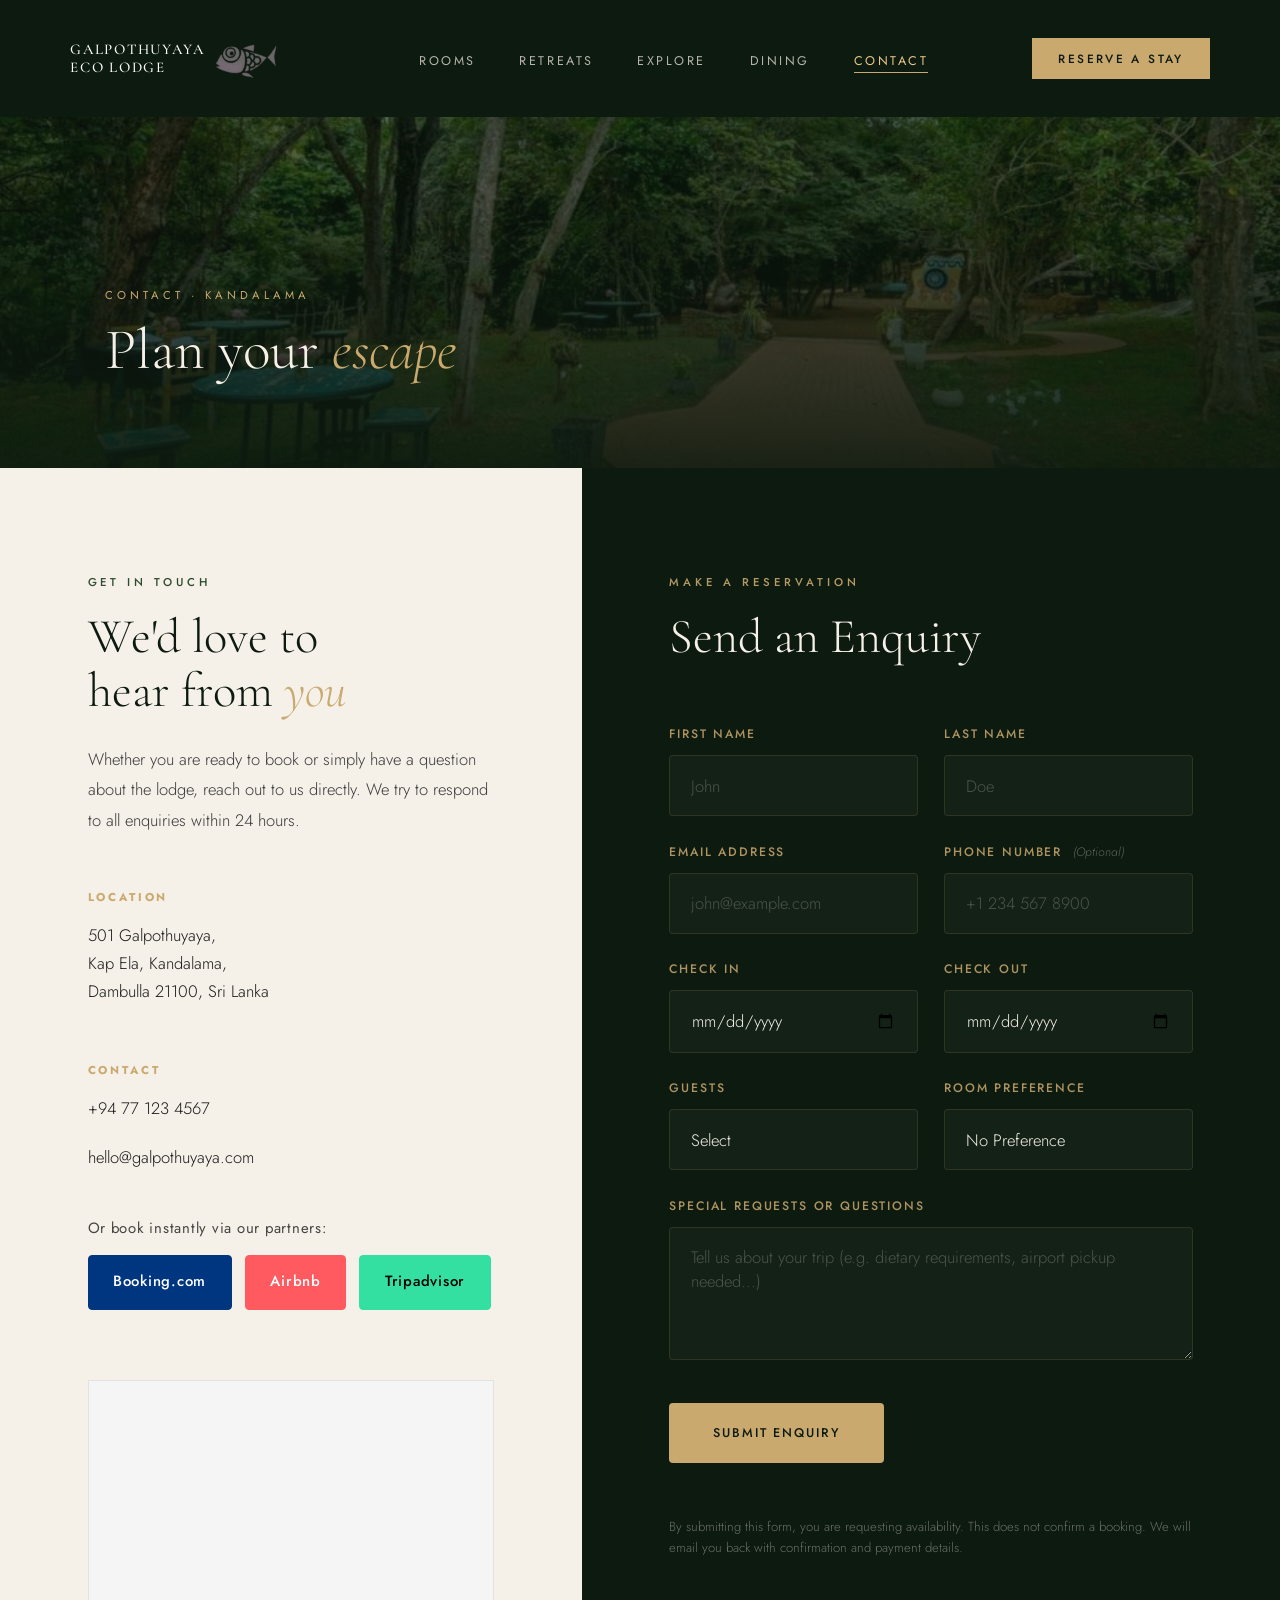
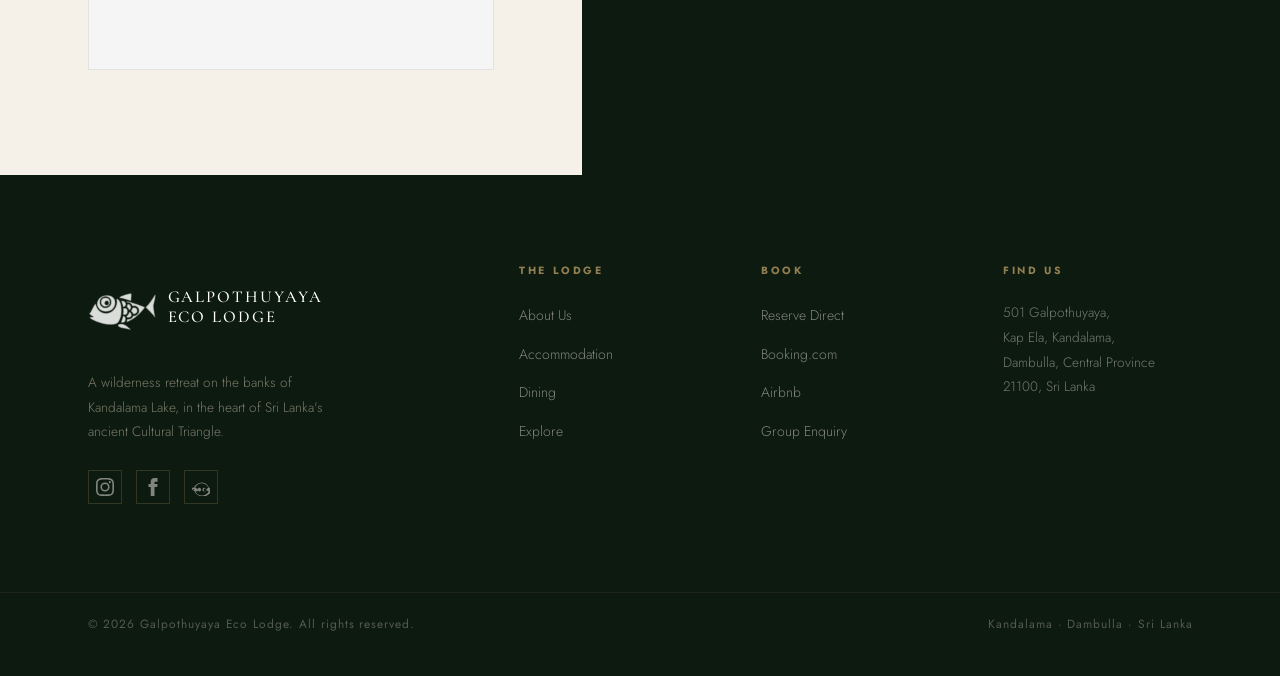
==== commit 63007da0: "yes" ====
--- a/contact.html
+++ b/contact.html
@@ -73,7 +73,7 @@
       </div>
     </div>
 
-    <div class="booking-platforms reveal reveal-delay-1">
+    <div class="booking-platforms reveal reveal-delay-0" style="margin-bottom: 70px; margin-top: -30px;">
       <p>Or book instantly via our partners:</p>
       <div class="platform-buttons">
         <a href="https://www.booking.com/hotel/lk/galpothuyaya-eco.html" target="_blank" class="btn-platform btn-bookingcom">Booking.com</a>
--- a/assets/contact.css
+++ b/assets/contact.css
@@ -47,7 +47,7 @@
   opacity: 0.04; mix-blend-mode: overlay; pointer-events: none;
 }
 .form-header { margin-bottom: 3.5rem; position: relative; z-index: 2; }
-.form-title { font-family: 'Cormorant Garamond', serif; font-size: 3.2rem; font-weight: 300; color: var(--cream); margin-top: 0.5rem; }
+.form-title { font-family: 'Cormorant Garamond', serif; font-size: clamp(2.2rem, 3.8vw, 3.6rem); font-weight: 300; line-height: 1.1; color: var(--cream); margin-top: 0.5rem; }
 
 .booking-form {
   position: relative; z-index: 2;
@@ -59,9 +59,9 @@
 
 .form-group { display: flex; flex-direction: column; gap: 0.6rem; }
 .form-group label {
-  font-size: 0.65rem; letter-spacing: 0.2em; text-transform: uppercase; color: var(--gold); opacity: 0.85;
+  font-size: 0.7rem; letter-spacing: 0.15em; text-transform: uppercase; color: var(--gold); opacity: 0.85; font-weight: 500;
 }
-.form-group label .opt { text-transform: none; letter-spacing: normal; color: rgba(245,240,232,0.4); font-style: italic; font-size: 0.65rem; margin-left: 0.3rem; }
+.form-group label .opt { text-transform: none; letter-spacing: normal; color: rgba(245,240,232,0.4); font-style: italic; font-size: 0.7rem; margin-left: 0.3rem; font-weight: 300; }
 
 .form-group input, 
 .form-group select, 
@@ -69,9 +69,10 @@
   width: 100%;
   background: rgba(245,240,232,0.03);
   border: 1px solid rgba(201,169,110,0.15);
+  border-radius: 4px;
   padding: 1rem 1.2rem;
   font-family: 'Jost', sans-serif; font-size: 0.95rem; font-weight: 300; color: var(--cream);
-  outline: none; transition: border-color 0.3s, background 0.3s;
+  outline: none; transition: border-color 0.3s, background 0.3s, box-shadow 0.3s;
 }
 .form-group input::placeholder, 
 .form-group textarea::placeholder {
@@ -80,7 +81,7 @@
 .form-group input:focus, 
 .form-group select:focus, 
 .form-group textarea:focus {
-  border-color: var(--gold); background: rgba(245,240,232,0.06);
+  border-color: var(--gold); background: rgba(245,240,232,0.06); box-shadow: 0 0 0 3px rgba(201,169,110,0.15);
 }
 .form-group select {
   appearance: none; -webkit-appearance: none; cursor: pointer;
@@ -88,13 +89,14 @@
 
 .btn-submit {
   display: inline-block; align-self: flex-start;
-  font-family: 'Jost', sans-serif; font-size: 0.72rem; font-weight: 500; letter-spacing: 0.2em;
+  font-family: 'Jost', sans-serif; font-size: 0.72rem; font-weight: 500; letter-spacing: 0.15em;
   text-transform: uppercase; cursor: pointer;
   color: var(--deep); background: var(--gold);
   border: none; padding: 1.2rem 2.5rem; margin-top: 1rem;
-  transition: background 0.2s, transform 0.2s;
+  transition: background 0.2s, transform 0.2s, box-shadow 0.2s;
+  border-radius: 4px;
 }
-.btn-submit:hover { background: var(--gold-light); transform: translateY(-2px); }
+.btn-submit:hover { background: var(--gold-light); transform: translateY(-2px); box-shadow: 0 4px 12px rgba(201,169,110,0.2); }
 
 .form-disclaimer {
   font-size: 0.75rem; font-weight: 300; line-height: 1.6;
@@ -112,13 +114,13 @@
 @media (max-width: 768px) {
   .page-hero--short { min-height: 220px; height: 30vh; }
   .contact-section { min-height: auto; }
-  .contact-info { padding: 3rem 1.5rem; }
+  .contact-info { padding: 3rem 2rem; }
   .contact-intro { font-size: 0.9rem; margin: 1rem 0 2rem; max-width: 100%; }
   .contact-details { gap: 1.5rem; margin-bottom: 2rem; }
   .detail-block h3 { font-size: 0.58rem; margin-bottom: 0.5rem; }
   .detail-block p { font-size: 0.88rem; }
-  .map-embed { height: 200px; margin-top: 2rem; }
-  .contact-form-wrap { padding: 3rem 1.5rem; }
+  .map-embed { height: 220px; margin-top: 2rem; border-radius: 4px; overflow: hidden; }
+  .contact-form-wrap { padding: 3rem 2rem; }
   .form-header { margin-bottom: 2.5rem; }
   .form-title { font-size: 2.25rem; }
   .booking-form { gap: 1.25rem; }
@@ -132,13 +134,13 @@
 
 @media (max-width: 480px) {
   .page-hero--short { min-height: 180px; height: 25vh; }
-  .contact-info { padding: 2.5rem 1rem; }
+  .contact-info { padding: 2.5rem 1.25rem; }
   .contact-intro { font-size: 0.85rem; margin: 0.75rem 0 1.5rem; }
   .contact-details { gap: 1.25rem; margin-bottom: 1.5rem; }
   .detail-block h3 { font-size: 0.55rem; }
   .detail-block p { font-size: 0.82rem; line-height: 1.6; }
-  .map-embed { height: 180px; margin-top: 1.5rem; }
-  .contact-form-wrap { padding: 2.5rem 1rem; }
+  .map-embed { height: 180px; margin-top: 1.5rem; border-radius: 4px; overflow: hidden; }
+  .contact-form-wrap { padding: 2.5rem 1.25rem; }
   .form-header { margin-bottom: 2rem; }
   .form-title { font-size: 1.75rem; }
   .booking-form { max-width: 100%; margin: 0 auto; }
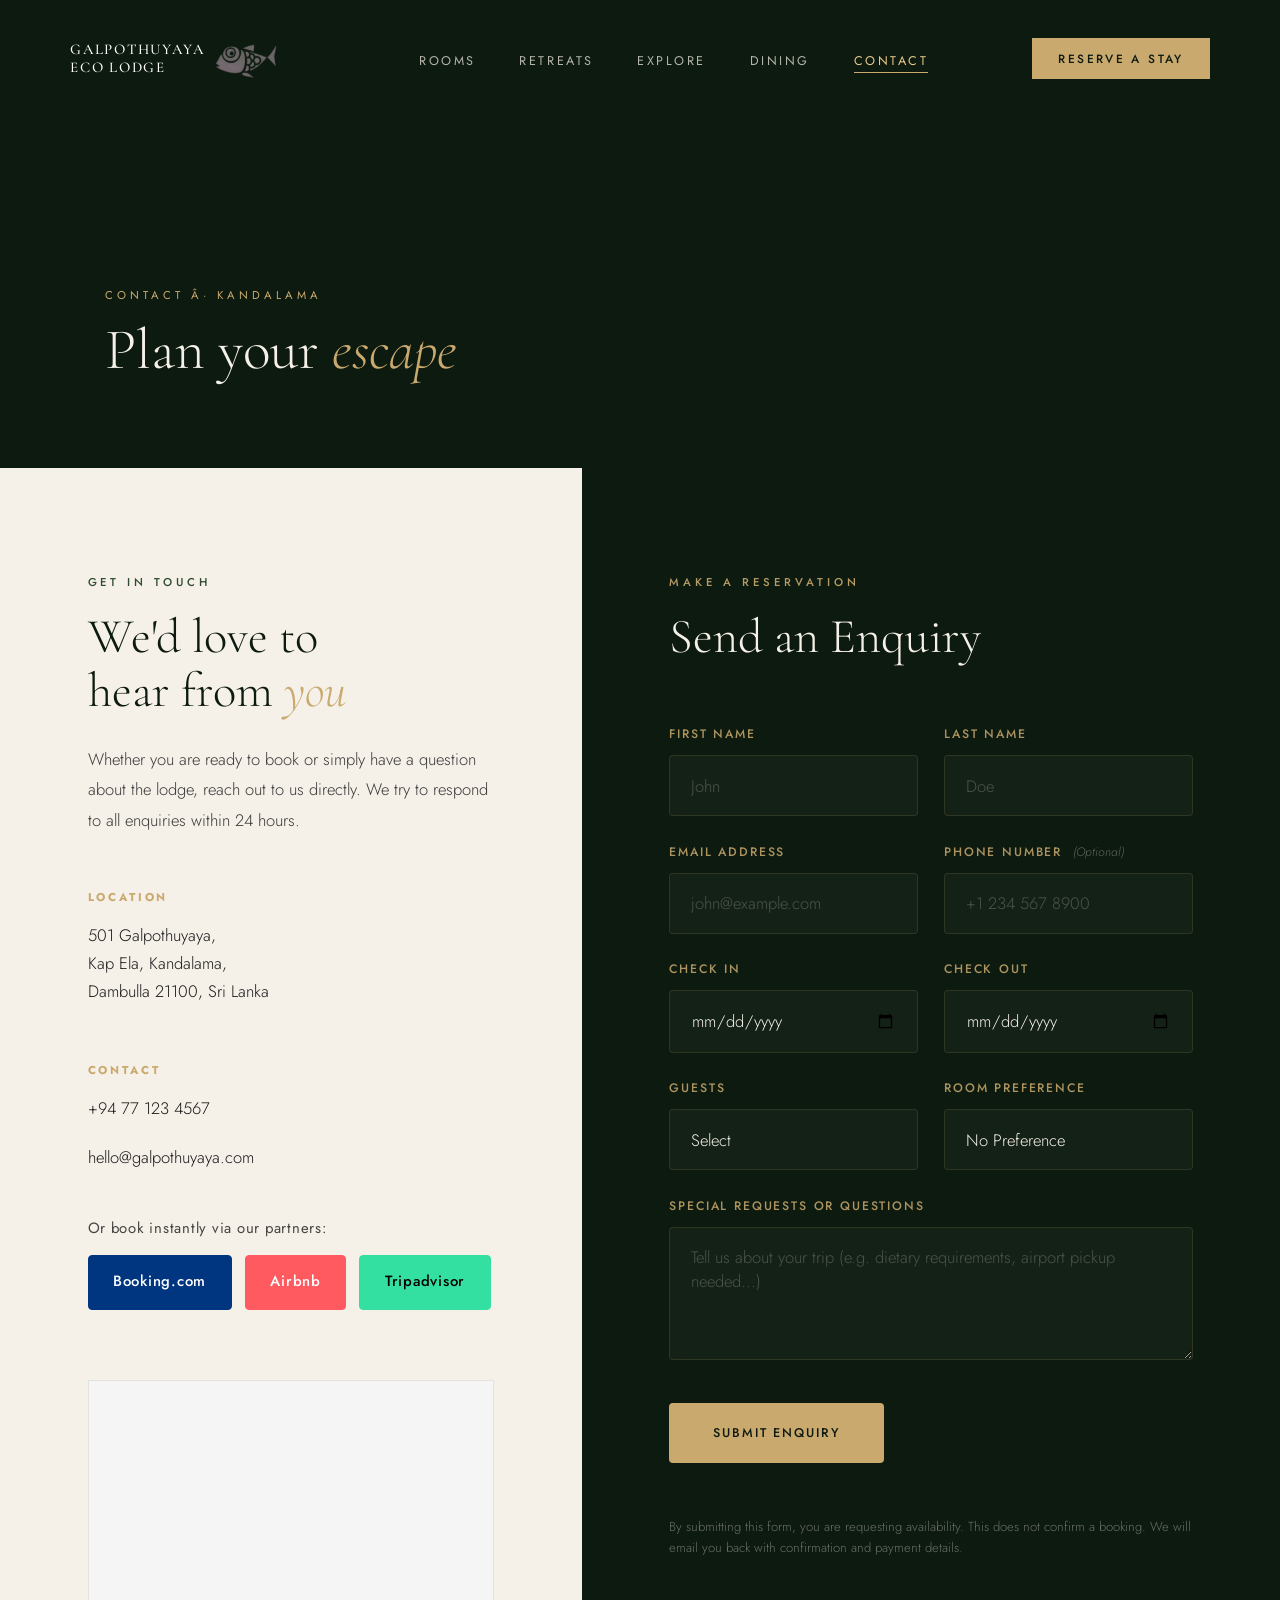
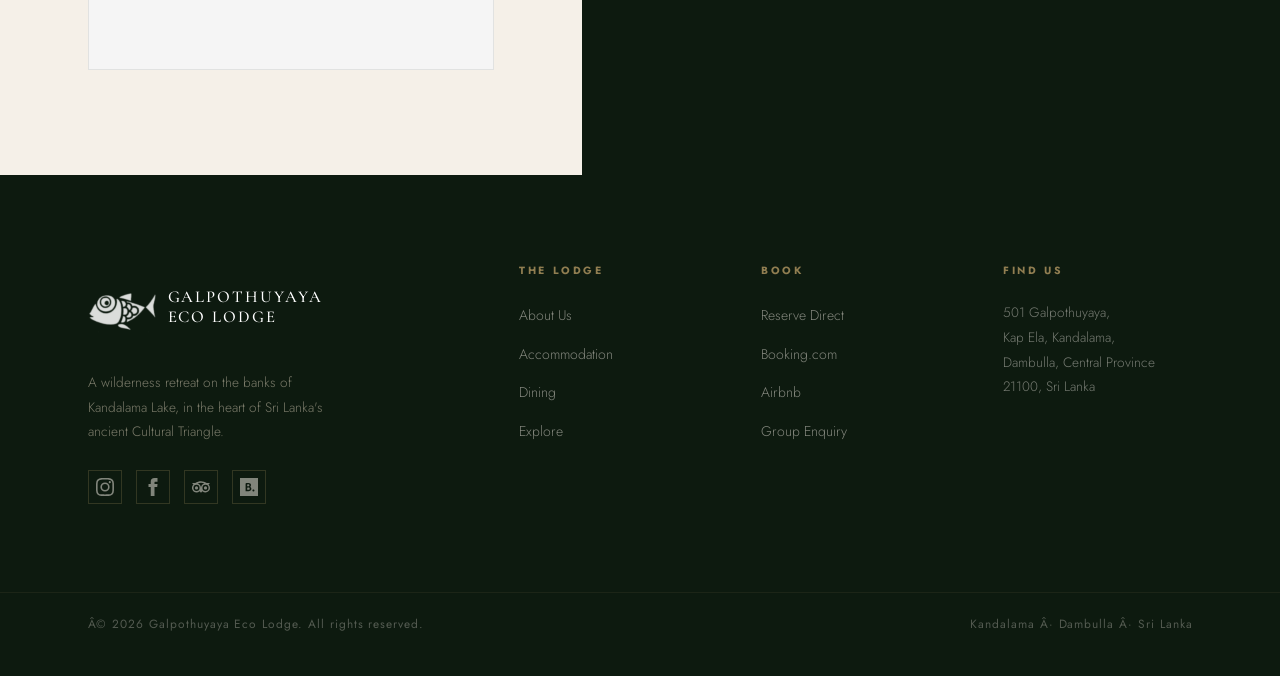
==== commit 31228f36: "yes" ====
--- a/contact.html
+++ b/contact.html
@@ -1,175 +1,188 @@
-<!DOCTYPE html>
+﻿<!DOCTYPE html>
 <html lang="en">
+
 <head>
   <meta charset="UTF-8" />
-  <meta name="viewport" content="width=device-width, initial-scale=1.0"/>
-  <title>Contact &amp; Book — Galpothuyaya Eco Lodge</title>
-  <meta name="description" content="Reserve your stay at Galpothuyaya Eco Lodge or send us an enquiry. Located near Kandalama Lake, Dambulla.">
+  <meta name="viewport" content="width=device-width, initial-scale=1.0" />
+  <title>Contact &amp; Book â€” Galpothuyaya Eco Lodge</title>
+  <meta name="description"
+    content="Reserve your stay at Galpothuyaya Eco Lodge or send us an enquiry. Located near Kandalama Lake, Dambulla.">
   <link rel="preconnect" href="https://fonts.googleapis.com">
   <link rel="preconnect" href="https://fonts.gstatic.com" crossorigin>
-  <link href="https://fonts.googleapis.com/css2?family=Cormorant+Garamond:ital,wght@0,300;0,400;0,600;1,300;1,400&family=Jost:wght@300;400;500&display=swap" rel="stylesheet">
+  <link
+    href="https://fonts.googleapis.com/css2?family=Cormorant+Garamond:ital,wght@0,300;0,400;0,600;1,300;1,400&family=Jost:wght@300;400;500&display=swap"
+    rel="stylesheet">
   <link href="assets/shared.css" rel="stylesheet">
   <link href="assets/contact.css" rel="stylesheet">
 </head>
+
 <body>
 
-<!-- NAV -->
-<nav id="main-nav" class="nav-solid">
-  <a href="index.html" class="nav-logo">
-    <span class="nav-logo-text">Galpothuyaya<br>Eco Lodge</span>
-    <img src="assets/images/logo.png" alt="Galpothuyaya Eco Lodge" class="nav-logo-img">
-  </a>
-  <ul class="nav-links">
-    <li><a href="rooms.html">Rooms</a></li>
-    <li><a href="retreats.html">Retreats</a></li>
-    <li><a href="explore.html">Explore</a></li>
-    <li><a href="dining.html">Dining</a></li>
-    <li><a href="contact.html" class="active">Contact</a></li>
-  </ul>
-  <a href="#booking-form" class="nav-book">Reserve a Stay</a>
-  <button class="nav-hamburger" id="hamburger" aria-label="Open menu">
-    <span></span><span></span><span></span>
-  </button>
-</nav>
-
-<div class="nav-drawer" id="nav-drawer">
-  <a href="index.html">Home</a>
-  <a href="rooms.html">Rooms</a>
-  <a href="retreats.html">Retreats</a>
-  <a href="explore.html">Explore</a>
-  <a href="dining.html">Dining</a>
-  <a href="contact.html" class="active">Contact</a>
-  <a href="#booking-form" class="drawer-book">Reserve a Stay</a>
-</div>
-
-<!-- PAGE HERO -->
-<section class="page-hero">
-  <div class="page-hero-bg" style="background-image: url('assets/images/walkway.jpg')"></div>
-  <div class="page-hero-overlay"></div>
-  <div class="page-hero-content">
-    <p class="page-hero-eyebrow">Contact · Kandalama</p>
-    <h1 class="page-hero-title">Plan your <em>escape</em></h1>
-  </div>
-</section>
-
-<!-- CONTACT SPLIT -->
-<section class="contact-section">
-  
-  <!-- Left: Info & Location -->
-  <div class="contact-info reveal">
-    <p class="section-label">Get in Touch</p>
-    <h2 class="section-title">We'd love to<br>hear from <em>you</em></h2>
-    <p class="contact-intro">Whether you are ready to book or simply have a question about the lodge, reach out to us directly. We try to respond to all enquiries within 24 hours.</p>
-    
-    <div class="contact-details">
-      <div class="detail-block">
-        <h3>Location</h3>
-        <p>501 Galpothuyaya,<br>Kap Ela, Kandalama,<br>Dambulla 21100, Sri Lanka</p>
-      </div>
-      <div class="detail-block">
-        <h3>Contact</h3>
-        <p><a href="tel:+94771234567">+94 77 123 4567</a></p>
-        <p><a href="mailto:hello@galpothuyaya.com">hello@galpothuyaya.com</a></p>
-      </div>
-    </div>
-
-    <div class="booking-platforms reveal reveal-delay-0" style="margin-bottom: 70px; margin-top: -30px;">
-      <p>Or book instantly via our partners:</p>
-      <div class="platform-buttons">
-        <a href="https://www.booking.com/hotel/lk/galpothuyaya-eco.html" target="_blank" class="btn-platform btn-bookingcom">Booking.com</a>
-        <a href="https://www.airbnb.co.nz/rooms/1221970085943653948" target="_blank" class="btn-platform btn-airbnb">Airbnb</a>
-        <a href="https://www.tripadvisor.com/Hotel_Review-g304137-d6420375-Reviews-Galpothu_yaya-Kandalama_Central_Province.html" target="_blank" class="btn-platform btn-tripadvisor">Tripadvisor</a>
-      </div>
-    </div>
-
-    <div class="map-embed">
-      <!-- Google Maps embed for Galpothuyaya Eco Lodge -->
-      <iframe 
-        src="https://www.google.com/maps/embed?pb=!1m18!1m12!1m3!1d3952.0424409813236!2d80.7110232!3d7.890628899999999!2m3!1f0!2f0!3f0!3m2!1i1024!2i768!4f13.1!3m3!1m2!1s0x3afca5d02fdc2f4f%3A0x911f52fb4c7a864e!2sGalpothuyaya%20Eco%20Lodge!5e0!3m2!1sen!2ssg!4v1774343665189!5m2!1sen!2ssg" 
-        width="100%" height="280" style="border:0;" allowfullscreen="" loading="lazy" referrerpolicy="no-referrer-when-downgrade">
-      </iframe>
-    </div>
-  </div>
-
-  <!-- Right: Booking Form -->
-  <div class="contact-form-wrap reveal reveal-delay-2" id="booking-form">
-    <div class="form-header">
-      <p class="section-label on-dark">Make a Reservation</p>
-      <h2 class="form-title">Send an Enquiry</h2>
-    </div>
-    <form class="booking-form" onsubmit="event.preventDefault(); alert('Thank you for your enquiry. We will get back to you shortly.');">
-      
-      <div class="form-row form-row-split">
-        <div class="form-group">
-          <label>First Name</label>
-          <input type="text" required placeholder="John">
-        </div>
-        <div class="form-group">
-          <label>Last Name</label>
-          <input type="text" required placeholder="Doe">
-        </div>
-      </div>
-
-      <div class="form-row form-row-split">
-        <div class="form-group">
-          <label>Email Address</label>
-          <input type="email" required placeholder="john@example.com">
-        </div>
-        <div class="form-group">
-          <label>Phone Number <span class="opt">(Optional)</span></label>
-          <input type="tel" placeholder="+1 234 567 8900">
-        </div>
-      </div>
-
-      <div class="form-row form-row-split">
-        <div class="form-group">
-          <label>Check In</label>
-          <input type="date" required>
-        </div>
-        <div class="form-group">
-          <label>Check Out</label>
-          <input type="date" required>
-        </div>
-      </div>
-
-      <div class="form-row form-row-split">
-        <div class="form-group">
-          <label>Guests</label>
-          <select required>
-            <option value="" disabled selected>Select</option>
-            <option value="1">1 Adult</option>
-            <option value="2">2 Adults</option>
-            <option value="3">3 Adults</option>
-            <option value="4+">4+ Adults / Group</option>
-          </select>
-        </div>
-        <div class="form-group">
-          <label>Room Preference</label>
-          <select id="room-select">
-            <option value="any">No Preference</option>
-            <option value="forest">Forest Room</option>
-            <option value="villa">Lakeside Villa</option>
-            <option value="treehouse">The Tree House</option>
-          </select>
-        </div>
-      </div>
-
-      <div class="form-row">
-        <div class="form-group">
-          <label>Special Requests or Questions</label>
-          <textarea rows="4" placeholder="Tell us about your trip (e.g. dietary requirements, airport pickup needed...)"></textarea>
-        </div>
-      </div>
-
-      <button type="submit" class="btn-submit">Submit Enquiry</button>
-      <p class="form-disclaimer">By submitting this form, you are requesting availability. This does not confirm a booking. We will email you back with confirmation and payment details.</p>
-    </form>
-  </div>
-
-</section>
-
-<!-- FOOTER -->
-<footer>
+  <!-- NAV -->
+  <nav id="main-nav" class="nav-solid">
+    <a href="index.html" class="nav-logo">
+      <span class="nav-logo-text">Galpothuyaya<br>Eco Lodge</span>
+      <img src="assets/images/logo.png" alt="Galpothuyaya Eco Lodge" class="nav-logo-img">
+    </a>
+    <ul class="nav-links">
+      <li><a href="rooms.html">Rooms</a></li>
+      <li><a href="retreats.html">Retreats</a></li>
+      <li><a href="explore.html">Explore</a></li>
+      <li><a href="dining.html">Dining</a></li>
+      <li><a href="contact.html" class="active">Contact</a></li>
+    </ul>
+    <a href="#booking-form" class="nav-book">Reserve a Stay</a>
+    <button class="nav-hamburger" id="hamburger" aria-label="Open menu">
+      <span></span><span></span><span></span>
+    </button>
+  </nav>
+
+  <div class="nav-drawer" id="nav-drawer">
+    <a href="index.html">Home</a>
+    <a href="rooms.html">Rooms</a>
+    <a href="retreats.html">Retreats</a>
+    <a href="explore.html">Explore</a>
+    <a href="dining.html">Dining</a>
+    <a href="contact.html" class="active">Contact</a>
+    <a href="#booking-form" class="drawer-book">Reserve a Stay</a>
+  </div>
+
+  <!-- PAGE HERO -->
+  <section class="page-hero">
+    <div class="page-hero-bg" style="background-image: url('assets/images/PXL_20260404_071003074.jpg')"></div>
+    <div class="page-hero-overlay"></div>
+    <div class="page-hero-content">
+      <p class="page-hero-eyebrow">Contact Â· Kandalama</p>
+      <h1 class="page-hero-title">Plan your <em>escape</em></h1>
+    </div>
+  </section>
+
+  <!-- CONTACT SPLIT -->
+  <section class="contact-section">
+
+    <!-- Left: Info & Location -->
+    <div class="contact-info reveal">
+      <p class="section-label">Get in Touch</p>
+      <h2 class="section-title">We'd love to<br>hear from <em>you</em></h2>
+      <p class="contact-intro">Whether you are ready to book or simply have a question about the lodge, reach out to us
+        directly. We try to respond to all enquiries within 24 hours.</p>
+
+      <div class="contact-details">
+        <div class="detail-block">
+          <h3>Location</h3>
+          <p>501 Galpothuyaya,<br>Kap Ela, Kandalama,<br>Dambulla 21100, Sri Lanka</p>
+        </div>
+        <div class="detail-block">
+          <h3>Contact</h3>
+          <p><a href="tel:+94771234567">+94 77 123 4567</a></p>
+          <p><a href="mailto:hello@galpothuyaya.com">hello@galpothuyaya.com</a></p>
+        </div>
+      </div>
+
+      <div class="booking-platforms reveal reveal-delay-0" style="margin-bottom: 70px; margin-top: -30px;">
+        <p>Or book instantly via our partners:</p>
+        <div class="platform-buttons">
+          <a href="https://www.booking.com/hotel/lk/galpothuyaya-eco.html" target="_blank"
+            class="btn-platform btn-bookingcom">Booking.com</a>
+          <a href="https://www.airbnb.co.nz/rooms/1221970085943653948" target="_blank"
+            class="btn-platform btn-airbnb">Airbnb</a>
+          <a href="https://www.tripadvisor.com/Hotel_Review-g304137-d6420375-Reviews-Galpothu_yaya-Kandalama_Central_Province.html"
+            target="_blank" class="btn-platform btn-tripadvisor">Tripadvisor</a>
+        </div>
+      </div>
+
+      <div class="map-embed">
+        <!-- Google Maps embed for Galpothuyaya Eco Lodge -->
+        <iframe
+          src="https://www.google.com/maps/embed?pb=!1m18!1m12!1m3!1d3952.0424409813236!2d80.7110232!3d7.890628899999999!2m3!1f0!2f0!3f0!3m2!1i1024!2i768!4f13.1!3m3!1m2!1s0x3afca5d02fdc2f4f%3A0x911f52fb4c7a864e!2sGalpothuyaya%20Eco%20Lodge!5e0!3m2!1sen!2ssg!4v1774343665189!5m2!1sen!2ssg"
+          width="100%" height="280" style="border:0;" allowfullscreen="" loading="lazy"
+          referrerpolicy="no-referrer-when-downgrade">
+        </iframe>
+      </div>
+    </div>
+
+    <!-- Right: Booking Form -->
+    <div class="contact-form-wrap reveal reveal-delay-2" id="booking-form">
+      <div class="form-header">
+        <p class="section-label on-dark">Make a Reservation</p>
+        <h2 class="form-title">Send an Enquiry</h2>
+      </div>
+      <form class="booking-form"
+        onsubmit="event.preventDefault(); alert('Thank you for your enquiry. We will get back to you shortly.');">
+
+        <div class="form-row form-row-split">
+          <div class="form-group">
+            <label>First Name</label>
+            <input type="text" required placeholder="John">
+          </div>
+          <div class="form-group">
+            <label>Last Name</label>
+            <input type="text" required placeholder="Doe">
+          </div>
+        </div>
+
+        <div class="form-row form-row-split">
+          <div class="form-group">
+            <label>Email Address</label>
+            <input type="email" required placeholder="john@example.com">
+          </div>
+          <div class="form-group">
+            <label>Phone Number <span class="opt">(Optional)</span></label>
+            <input type="tel" placeholder="+1 234 567 8900">
+          </div>
+        </div>
+
+        <div class="form-row form-row-split">
+          <div class="form-group">
+            <label>Check In</label>
+            <input type="date" required>
+          </div>
+          <div class="form-group">
+            <label>Check Out</label>
+            <input type="date" required>
+          </div>
+        </div>
+
+        <div class="form-row form-row-split">
+          <div class="form-group">
+            <label>Guests</label>
+            <select required>
+              <option value="" disabled selected>Select</option>
+              <option value="1">1 Adult</option>
+              <option value="2">2 Adults</option>
+              <option value="3">3 Adults</option>
+              <option value="4+">4+ Adults / Group</option>
+            </select>
+          </div>
+          <div class="form-group">
+            <label>Room Preference</label>
+            <select id="room-select">
+              <option value="any">No Preference</option>
+              <option value="forest">Forest Room</option>
+              <option value="villa">Lakeside Villa</option>
+              <option value="treehouse">The Tree House</option>
+            </select>
+          </div>
+        </div>
+
+        <div class="form-row">
+          <div class="form-group">
+            <label>Special Requests or Questions</label>
+            <textarea rows="4"
+              placeholder="Tell us about your trip (e.g. dietary requirements, airport pickup needed...)"></textarea>
+          </div>
+        </div>
+
+        <button type="submit" class="btn-submit">Submit Enquiry</button>
+        <p class="form-disclaimer">By submitting this form, you are requesting availability. This does not confirm a
+          booking. We will email you back with confirmation and payment details.</p>
+      </form>
+    </div>
+
+  </section>
+
+  <!-- FOOTER -->
+  <footer>
   <div class="footer-brand">
     <a href="index.html" class="footer-logo">
       <img src="assets/images/logo.png" alt="Galpothuyaya Eco Lodge" class="footer-logo-img">
@@ -179,7 +192,8 @@
     <div class="footer-social">
       <a href="#" class="social-ig" title="Instagram"><svg viewBox="0 0 24 24"><path d="M12 2.163c3.204 0 3.584.012 4.85.07 3.252.148 4.771 1.691 4.919 4.919.058 1.265.069 1.645.069 4.849 0 3.205-.012 3.584-.069 4.849-.149 3.225-1.664 4.771-4.919 4.919-1.266.058-1.644.07-4.85.07-3.204 0-3.584-.012-4.849-.07-3.26-.149-4.771-1.699-4.919-4.92-.058-1.265-.07-1.644-.07-4.849 0-3.204.013-3.583.07-4.849.149-3.227 1.664-4.771 4.919-4.919 1.266-.057 1.645-.069 4.849-.069zM12 0C8.741 0 8.333.014 7.053.072 2.695.272.273 2.69.073 7.052.014 8.333 0 8.741 0 12c0 3.259.014 3.668.072 4.948.2 4.358 2.618 6.78 6.98 6.98C8.333 23.986 8.741 24 12 24c3.259 0 3.668-.014 4.948-.072 4.354-.2 6.782-2.618 6.979-6.98.059-1.28.073-1.689.073-4.948 0-3.259-.014-3.667-.072-4.947-.196-4.354-2.617-6.78-6.979-6.98C15.668.014 15.259 0 12 0zm0 5.838a6.162 6.162 0 100 12.324 6.162 6.162 0 000-12.324zM12 16a4 4 0 110-8 4 4 0 010 8zm6.406-11.845a1.44 1.44 0 100 2.881 1.44 1.44 0 000-2.881z"/></svg></a>
       <a href="#" class="social-fb" title="Facebook"><svg viewBox="0 0 24 24"><path d="M9 8h-3v4h3v12h5v-12h3.642l.358-4h-4v-1.667c0-.955.192-1.333 1.115-1.333h2.885v-5h-3.808c-3.596 0-5.192 1.583-5.192 4.615v3.385z"/></svg></a>
-      <a href="https://www.tripadvisor.com/Hotel_Review-g304137-d6420375-Reviews-Galpothu_yaya-Kandalama_Central_Province.html" target="_blank" class="social-ta" title="TripAdvisor"><svg viewBox="0 0 24 24"><path d="M22.846 12.592c-.173.076-.328.188-.474.31-.059-.283-.16-.566-.289-.838-1.579-3.328-4.814-5.59-8.497-5.91-.703-.06-1.423-.05-2.126.014-3.665.342-6.864 2.628-8.402 5.952-.162.348-.28.718-.352 1.096-.134-.112-.279-.214-.439-.284C1.3 12.511.235 13.064.041 14.153c-.15.845.289 1.663 1.056 2.054a2.227 2.227 0 001.076.22c.228 0 .459-.033.682-.102.164.717.425 1.41.782 2.062 1.961 3.58 5.64 5.922 9.684 6.223.864.065 1.745.05 2.607-.027 4.02-.363 7.618-2.738 9.548-6.326a10.976 10.976 0 00.73-1.843 2.158 2.158 0 00.224-2.152c-.443-.907-1.488-1.385-2.438-1.1s-1.65.986-1.547 1.954c0 0 .151 1.749-.607 3.322-1.353 2.812-4.17 4.673-7.318 4.957-.674.061-1.365.074-2.046.02-3.176-.237-6.023-2.073-7.447-4.802-.128-.246-.24-.504-.336-.768.647-.076 1.25-.386 1.684-.877a2.154 2.154 0 00.32-2.31 2.17 2.17 0 00-1.921-1.18c-.144 0-.29.015-.433.047a9.42 9.42 0 01.378-1.382c1.334-2.88 4.102-4.856 7.272-5.152.61-.057 1.23-.066 1.846-.013 3.19.277 6.002 2.235 7.369 5.115.176.377.307.77.391 1.173a2.15 2.15 0 00-1.385.677 2.155 2.155 0 00-.317 2.316c.453.945 1.579 1.403 2.584 1.053s1.583-.941 1.472-1.932c-.08-.716-.549-1.33-1.22-1.62zm-6.009.288c1.33.4 2.146 1.714 1.91 3.036-.214 1.205-1.298 2.062-2.52 1.99a2.532 2.532 0 01-2.22-1.62c-.413-1.096.069-2.345 1.121-2.903a2.49 2.49 0 011.71-.503zm-9.358 1.492c.621-1.144 2.03-1.602 3.208-1.042 1.085.516 1.701 1.68 1.455 2.827-.225 1.047-1.178 1.776-2.251 1.724a2.33 2.33 0 01-2.147-1.745c-.244-1.037.288-2.112 1.232-2.613a2.31 2.31 0 01.503-.151zm-5.461.761c.473-.133.974.143 1.107.616s-.144.974-.616 1.107-.974-.143-1.107-.616.143-.974.616-1.107zm4.332 2.7c1.018 0 1.844-.826 1.844-1.844s-.826-1.844-1.844-1.844c-1.019 0-1.845.826-1.845 1.844 0 1.018.826 1.844 1.845 1.844zm11.066 0c1.018 0 1.844-.826 1.844-1.844s-.826-1.844-1.844-1.844-1.844.826-1.844 1.844.825 1.844 1.844 1.844zm6.056-1.727c-.473.133-.974-.143-1.107-.616s.144-.974.616-1.107.974.144 1.107.616-.144.974-.616 1.107z"/></svg></a>
+      <a href="https://www.tripadvisor.com/Hotel_Review-g304137-d6420375-Reviews-Galpothu_yaya-Kandalama_Central_Province.html" target="_blank" class="social-ta" title="TripAdvisor"><svg viewBox="0 0 24 24"><path d="M12.006 4.295c-2.67 0-5.338.784-7.645 2.353H0l1.963 2.135a5.997 5.997 0 0 0 4.04 10.43 5.976 5.976 0 0 0 4.075-1.6L12 19.705l1.922-2.09a5.972 5.972 0 0 0 4.072 1.598 6 6 0 0 0 6-5.998 5.982 5.982 0 0 0-1.957-4.432L24 6.648h-4.35a13.573 13.573 0 0 0-7.644-2.353zM12 6.255c1.531 0 3.063.303 4.504.903C13.943 8.138 12 10.43 12 13.1c0-2.671-1.942-4.962-4.504-5.942A11.72 11.72 0 0 1 12 6.256zM6.002 9.157a4.059 4.059 0 1 1 0 8.118 4.059 4.059 0 0 1 0-8.118zm11.992.002a4.057 4.057 0 1 1 .003 8.115 4.057 4.057 0 0 1-.003-8.115zm-11.992 1.93a2.128 2.128 0 0 0 0 4.256 2.128 2.128 0 0 0 0-4.256zm11.992 0a2.128 2.128 0 0 0 0 4.256 2.128 2.128 0 0 0 0-4.256z"/></svg></a>
+      <a href="https://www.booking.com/hotel/lk/galpothuyaya-eco.html" target="_blank" class="social-bk" title="Booking.com"><svg viewBox="0 0 24 24"><path d="M24 0H0v24h24ZM8.575 6.563h2.658c2.108 0 3.473 1.15 3.473 2.898 0 1.15-.575 1.82-.91 2.108l-.287.263.335.192c.815.479 1.318 1.389 1.318 2.395 0 1.988-1.51 3.257-3.857 3.257H7.449V7.713c0-.623.503-1.126 1.126-1.15zm1.7 1.868c-.479.024-.694.264-.694.79v1.893h1.676c.958 0 1.294-.743 1.294-1.365 0-.815-.503-1.318-1.318-1.318zm-.096 4.36c-.407.071-.598.31-.598.79v2.251h1.868c.934 0 1.509-.55 1.509-1.533 0-.934-.599-1.509-1.51-1.509zm7.737 2.394c.743 0 1.341.599 1.341 1.342a1.34 1.34 0 0 1-1.341 1.341 1.355 1.355 0 0 1-1.341-1.341c0-.743.598-1.342 1.34-1.342z"/></svg></a>
     </div>
   </div>
   <div class="footer-col">
@@ -197,7 +211,7 @@
       <li><a href="contact.html">Reserve Direct</a></li>
       <li><a href="https://www.booking.com" target="_blank">Booking.com</a></li>
       <li><a href="https://www.airbnb.com/rooms/1221970085943653948" target="_blank">Airbnb</a></li>
-      <li><a href="#booking-form">Group Enquiry</a></li>
+      <li><a href="contact.html">Group Enquiry</a></li>
     </ul>
   </div>
   <div class="footer-col">
@@ -211,49 +225,51 @@
   </div>
 </footer>
 <div class="footer-bottom">
-  <p>© 2026 Galpothuyaya Eco Lodge. All rights reserved.</p>
-  <p>Kandalama · Dambulla · Sri Lanka</p>
+  <p>Â© 2026 Galpothuyaya Eco Lodge. All rights reserved.</p>
+  <p>Kandalama Â· Dambulla Â· Sri Lanka</p>
 </div>
 
-<script>
-  // Mobile drawer logic
-  const hamburger = document.getElementById('hamburger');
-  const drawer = document.getElementById('nav-drawer');
-  hamburger.addEventListener('click', () => {
-    const open = hamburger.classList.toggle('open');
-    drawer.classList.toggle('open', open);
-    document.body.style.overflow = open ? 'hidden' : '';
-  });
-  drawer.querySelectorAll('a').forEach(a => {
-    a.addEventListener('click', () => {
-      hamburger.classList.remove('open');
-      drawer.classList.remove('open');
-      document.body.style.overflow = '';
+  <script>
+    // Mobile drawer logic
+    const hamburger = document.getElementById('hamburger');
+    const drawer = document.getElementById('nav-drawer');
+    hamburger.addEventListener('click', () => {
+      const open = hamburger.classList.toggle('open');
+      drawer.classList.toggle('open', open);
+      document.body.style.overflow = open ? 'hidden' : '';
     });
-  });
-
-  // Pre-fill room select if passed via URL parameters (e.g. ?room=treehouse)
-  window.addEventListener('DOMContentLoaded', () => {
-    const params = new URLSearchParams(window.location.search);
-    const room = params.get('room');
-    if (room) {
-      const select = document.getElementById('room-select');
-      if (select.querySelector(`option[value="${room}"]`)) {
-        select.value = room;
-        // Optionally scroll to form
-        document.getElementById('booking-form').scrollIntoView({ behavior: 'smooth' });
+    drawer.querySelectorAll('a').forEach(a => {
+      a.addEventListener('click', () => {
+        hamburger.classList.remove('open');
+        drawer.classList.remove('open');
+        document.body.style.overflow = '';
+      });
+    });
+
+    // Pre-fill room select if passed via URL parameters (e.g. ?room=treehouse)
+    window.addEventListener('DOMContentLoaded', () => {
+      const params = new URLSearchParams(window.location.search);
+      const room = params.get('room');
+      if (room) {
+        const select = document.getElementById('room-select');
+        if (select.querySelector(`option[value="${room}"]`)) {
+          select.value = room;
+          // Optionally scroll to form
+          document.getElementById('booking-form').scrollIntoView({ behavior: 'smooth' });
+        }
       }
-    }
-  });
-
-  // Reveal logic
-  const revealEls = document.querySelectorAll('.reveal');
-  const observer = new IntersectionObserver((entries) => {
-    entries.forEach(e => {
-      if (e.isIntersecting) { e.target.classList.add('visible'); observer.unobserve(e.target); }
     });
-  }, { threshold: 0.08 });
-  revealEls.forEach(el => observer.observe(el));
-</script>
+
+    // Reveal logic
+    const revealEls = document.querySelectorAll('.reveal');
+    const observer = new IntersectionObserver((entries) => {
+      entries.forEach(e => {
+        if (e.isIntersecting) { e.target.classList.add('visible'); observer.unobserve(e.target); }
+      });
+    }, { threshold: 0.08 });
+    revealEls.forEach(el => observer.observe(el));
+  </script>
 </body>
+
 </html>
+
--- a/assets/shared.css
+++ b/assets/shared.css
@@ -495,4 +495,4 @@
 .footer-social a svg {
   width: 18px; height: 18px; fill: currentColor; transition: fill 0.3s;
 }
-.footer-social a:hover svg { fill: var(--primary); }
+.footer-social a:hover svg { fill: currentColor; }
--- a/assets/contact.css
+++ b/assets/contact.css
@@ -1,152 +1,407 @@
 /* ── CONTACT PAGE — page-specific styles ── */
 
-.page-hero--short { min-height: 280px; height: 35vh; }
+.page-hero--short {
+  min-height: 280px;
+  height: 35vh;
+}
 
 .contact-section {
-  display: grid; grid-template-columns: 1fr 1.2fr;
-  min-height: 85vh; background: var(--warm-white);
+  display: grid;
+  grid-template-columns: 1fr 1.2fr;
+  min-height: 85vh;
+  background: var(--warm-white);
 }
 
 /* ── LEFT: INFO ── */
 .contact-info {
   background: var(--cream);
   padding: 6rem 5rem;
-  display: flex; flex-direction: column; justify-content: flex-start;
-}
+  display: flex;
+  flex-direction: column;
+  justify-content: flex-start;
+}
+
 .contact-intro {
-  font-size: 0.95rem; font-weight: 300; line-height: 1.85;
-  color: #3a3a3a; margin: 1.5rem 0 3rem; max-width: 440px;
-}
+  font-size: 0.95rem;
+  font-weight: 300;
+  line-height: 1.85;
+  color: #3a3a3a;
+  margin: 1.5rem 0 3rem;
+  max-width: 440px;
+}
+
 .contact-details {
-  display: flex; flex-direction: column; gap: 2rem;
+  display: flex;
+  flex-direction: column;
+  gap: 2rem;
   margin-bottom: 3rem;
 }
+
 .detail-block h3 {
-  font-size: 0.65rem; letter-spacing: 0.25em; text-transform: uppercase;
-  color: var(--gold); margin-bottom: 0.8rem;
-}
+  font-size: 0.65rem;
+  letter-spacing: 0.25em;
+  text-transform: uppercase;
+  color: var(--gold);
+  margin-bottom: 0.8rem;
+}
+
 .detail-block p {
-  font-size: 0.95rem; font-weight: 300; line-height: 1.7; color: var(--text);
-}
-.detail-block a { color: var(--text); text-decoration: none; transition: color 0.2s; }
-.detail-block a:hover { color: var(--moss); }
+  font-size: 0.95rem;
+  font-weight: 300;
+  line-height: 1.7;
+  color: var(--text);
+}
+
+.detail-block a {
+  color: var(--text);
+  text-decoration: none;
+  transition: color 0.2s;
+}
+
+.detail-block a:hover {
+  color: var(--moss);
+}
 
 .map-embed {
-  margin-top: auto; border: 1px solid rgba(46,77,48,0.1);
-  background: #eaeaea; filter: grayscale(80%) contrast(1.1);
+  margin-top: auto;
+  border: 1px solid rgba(46, 77, 48, 0.1);
+  background: #eaeaea;
+  filter: grayscale(80%) contrast(1.1);
 }
 
 /* ── RIGHT: FORM ── */
 .contact-form-wrap {
-  background: var(--deep); padding: 6rem 5rem;
-  position: relative; overflow: hidden;
-}
+  background: var(--deep);
+  padding: 6rem 5rem;
+  position: relative;
+  overflow: hidden;
+}
+
 .contact-form-wrap::before {
-  content: ''; position: absolute; inset: 0;
-  background: url('https://images.unsplash.com/photo-1470770841072-f978cf4d019e?w=1200&q=80') center/cover no-repeat;
-  opacity: 0.04; mix-blend-mode: overlay; pointer-events: none;
-}
-.form-header { margin-bottom: 3.5rem; position: relative; z-index: 2; }
-.form-title { font-family: 'Cormorant Garamond', serif; font-size: clamp(2.2rem, 3.8vw, 3.6rem); font-weight: 300; line-height: 1.1; color: var(--cream); margin-top: 0.5rem; }
+  content: '';
+  position: absolute;
+  inset: 0;
+  background: url('assets/images/galpothuyaya pics/PXL_20260404_071003074.jpg') center/cover no-repeat;
+  opacity: 0.04;
+  mix-blend-mode: overlay;
+  pointer-events: none;
+}
+
+.form-header {
+  margin-bottom: 3.5rem;
+  position: relative;
+  z-index: 2;
+}
+
+.form-title {
+  font-family: 'Cormorant Garamond', serif;
+  font-size: clamp(2.2rem, 3.8vw, 3.6rem);
+  font-weight: 300;
+  line-height: 1.1;
+  color: var(--cream);
+  margin-top: 0.5rem;
+}
 
 .booking-form {
-  position: relative; z-index: 2;
-  display: flex; flex-direction: column; gap: 1.5rem; max-width: 580px;
-}
-.form-row { display: flex; flex-direction: column; gap: 1.5rem; }
-.form-row-split { flex-direction: row; gap: 1.5rem; }
-.form-row-split .form-group { flex: 1; }
-
-.form-group { display: flex; flex-direction: column; gap: 0.6rem; }
+  position: relative;
+  z-index: 2;
+  display: flex;
+  flex-direction: column;
+  gap: 1.5rem;
+  max-width: 580px;
+}
+
+.form-row {
+  display: flex;
+  flex-direction: column;
+  gap: 1.5rem;
+}
+
+.form-row-split {
+  flex-direction: row;
+  gap: 1.5rem;
+}
+
+.form-row-split .form-group {
+  flex: 1;
+}
+
+.form-group {
+  display: flex;
+  flex-direction: column;
+  gap: 0.6rem;
+}
+
 .form-group label {
-  font-size: 0.7rem; letter-spacing: 0.15em; text-transform: uppercase; color: var(--gold); opacity: 0.85; font-weight: 500;
-}
-.form-group label .opt { text-transform: none; letter-spacing: normal; color: rgba(245,240,232,0.4); font-style: italic; font-size: 0.7rem; margin-left: 0.3rem; font-weight: 300; }
-
-.form-group input, 
-.form-group select, 
+  font-size: 0.7rem;
+  letter-spacing: 0.15em;
+  text-transform: uppercase;
+  color: var(--gold);
+  opacity: 0.85;
+  font-weight: 500;
+}
+
+.form-group label .opt {
+  text-transform: none;
+  letter-spacing: normal;
+  color: rgba(245, 240, 232, 0.4);
+  font-style: italic;
+  font-size: 0.7rem;
+  margin-left: 0.3rem;
+  font-weight: 300;
+}
+
+.form-group input,
+.form-group select,
 .form-group textarea {
   width: 100%;
-  background: rgba(245,240,232,0.03);
-  border: 1px solid rgba(201,169,110,0.15);
+  background: rgba(245, 240, 232, 0.03);
+  border: 1px solid rgba(201, 169, 110, 0.15);
   border-radius: 4px;
   padding: 1rem 1.2rem;
-  font-family: 'Jost', sans-serif; font-size: 0.95rem; font-weight: 300; color: var(--cream);
-  outline: none; transition: border-color 0.3s, background 0.3s, box-shadow 0.3s;
-}
-.form-group input::placeholder, 
+  font-family: 'Jost', sans-serif;
+  font-size: 0.95rem;
+  font-weight: 300;
+  color: var(--cream);
+  outline: none;
+  transition: border-color 0.3s, background 0.3s, box-shadow 0.3s;
+}
+
+.form-group input::placeholder,
 .form-group textarea::placeholder {
-  color: rgba(245,240,232,0.25);
-}
-.form-group input:focus, 
-.form-group select:focus, 
+  color: rgba(245, 240, 232, 0.25);
+}
+
+.form-group input:focus,
+.form-group select:focus,
 .form-group textarea:focus {
-  border-color: var(--gold); background: rgba(245,240,232,0.06); box-shadow: 0 0 0 3px rgba(201,169,110,0.15);
-}
+  border-color: var(--gold);
+  background: rgba(245, 240, 232, 0.06);
+  box-shadow: 0 0 0 3px rgba(201, 169, 110, 0.15);
+}
+
 .form-group select {
-  appearance: none; -webkit-appearance: none; cursor: pointer;
+  appearance: none;
+  -webkit-appearance: none;
+  cursor: pointer;
 }
 
 .btn-submit {
-  display: inline-block; align-self: flex-start;
-  font-family: 'Jost', sans-serif; font-size: 0.72rem; font-weight: 500; letter-spacing: 0.15em;
-  text-transform: uppercase; cursor: pointer;
-  color: var(--deep); background: var(--gold);
-  border: none; padding: 1.2rem 2.5rem; margin-top: 1rem;
+  display: inline-block;
+  align-self: flex-start;
+  font-family: 'Jost', sans-serif;
+  font-size: 0.72rem;
+  font-weight: 500;
+  letter-spacing: 0.15em;
+  text-transform: uppercase;
+  cursor: pointer;
+  color: var(--deep);
+  background: var(--gold);
+  border: none;
+  padding: 1.2rem 2.5rem;
+  margin-top: 1rem;
   transition: background 0.2s, transform 0.2s, box-shadow 0.2s;
   border-radius: 4px;
 }
-.btn-submit:hover { background: var(--gold-light); transform: translateY(-2px); box-shadow: 0 4px 12px rgba(201,169,110,0.2); }
+
+.btn-submit:hover {
+  background: var(--gold-light);
+  transform: translateY(-2px);
+  box-shadow: 0 4px 12px rgba(201, 169, 110, 0.2);
+}
 
 .form-disclaimer {
-  font-size: 0.75rem; font-weight: 300; line-height: 1.6;
-  color: rgba(245,240,232,0.4); margin-top: 1.5rem;
+  font-size: 0.75rem;
+  font-weight: 300;
+  line-height: 1.6;
+  color: rgba(245, 240, 232, 0.4);
+  margin-top: 1.5rem;
 }
 
 /* RESPONSIVE */
 @media (max-width: 1024px) {
-  .contact-section { grid-template-columns: 1fr; }
-  .contact-info { padding: 4rem 3rem; }
-  .contact-form-wrap { padding: 4rem 3rem; }
-  .form-row-split { flex-direction: column; gap: 1.5rem; }
+  .contact-section {
+    grid-template-columns: 1fr;
+  }
+
+  .contact-info {
+    padding: 4rem 3rem;
+  }
+
+  .contact-form-wrap {
+    padding: 4rem 3rem;
+  }
+
+  .form-row-split {
+    flex-direction: column;
+    gap: 1.5rem;
+  }
 }
 
 @media (max-width: 768px) {
-  .page-hero--short { min-height: 220px; height: 30vh; }
-  .contact-section { min-height: auto; }
-  .contact-info { padding: 3rem 2rem; }
-  .contact-intro { font-size: 0.9rem; margin: 1rem 0 2rem; max-width: 100%; }
-  .contact-details { gap: 1.5rem; margin-bottom: 2rem; }
-  .detail-block h3 { font-size: 0.58rem; margin-bottom: 0.5rem; }
-  .detail-block p { font-size: 0.88rem; }
-  .map-embed { height: 220px; margin-top: 2rem; border-radius: 4px; overflow: hidden; }
-  .contact-form-wrap { padding: 3rem 2rem; }
-  .form-header { margin-bottom: 2.5rem; }
-  .form-title { font-size: 2.25rem; }
-  .booking-form { gap: 1.25rem; }
-  .form-row { gap: 1.25rem; }
-  .form-group { gap: 0.5rem; }
-  .form-group label { font-size: 0.58rem; }
-  .form-group input, .form-group select, .form-group textarea { padding: 0.85rem 1rem; font-size: 0.9rem; }
-  .btn-submit { padding: 1rem 2rem; font-size: 0.68rem; }
-  .form-disclaimer { font-size: 0.7rem; margin-top: 1rem; }
+  .page-hero--short {
+    min-height: 220px;
+    height: 30vh;
+  }
+
+  .contact-section {
+    min-height: auto;
+  }
+
+  .contact-info {
+    padding: 3rem 2rem;
+  }
+
+  .contact-intro {
+    font-size: 0.9rem;
+    margin: 1rem 0 2rem;
+    max-width: 100%;
+  }
+
+  .contact-details {
+    gap: 1.5rem;
+    margin-bottom: 2rem;
+  }
+
+  .detail-block h3 {
+    font-size: 0.58rem;
+    margin-bottom: 0.5rem;
+  }
+
+  .detail-block p {
+    font-size: 0.88rem;
+  }
+
+  .map-embed {
+    height: 220px;
+    margin-top: 2rem;
+    border-radius: 4px;
+    overflow: hidden;
+  }
+
+  .contact-form-wrap {
+    padding: 3rem 2rem;
+  }
+
+  .form-header {
+    margin-bottom: 2.5rem;
+  }
+
+  .form-title {
+    font-size: 2.25rem;
+  }
+
+  .booking-form {
+    gap: 1.25rem;
+  }
+
+  .form-row {
+    gap: 1.25rem;
+  }
+
+  .form-group {
+    gap: 0.5rem;
+  }
+
+  .form-group label {
+    font-size: 0.58rem;
+  }
+
+  .form-group input,
+  .form-group select,
+  .form-group textarea {
+    padding: 0.85rem 1rem;
+    font-size: 0.9rem;
+  }
+
+  .btn-submit {
+    padding: 1rem 2rem;
+    font-size: 0.68rem;
+  }
+
+  .form-disclaimer {
+    font-size: 0.7rem;
+    margin-top: 1rem;
+  }
 }
 
 @media (max-width: 480px) {
-  .page-hero--short { min-height: 180px; height: 25vh; }
-  .contact-info { padding: 2.5rem 1.25rem; }
-  .contact-intro { font-size: 0.85rem; margin: 0.75rem 0 1.5rem; }
-  .contact-details { gap: 1.25rem; margin-bottom: 1.5rem; }
-  .detail-block h3 { font-size: 0.55rem; }
-  .detail-block p { font-size: 0.82rem; line-height: 1.6; }
-  .map-embed { height: 180px; margin-top: 1.5rem; border-radius: 4px; overflow: hidden; }
-  .contact-form-wrap { padding: 2.5rem 1.25rem; }
-  .form-header { margin-bottom: 2rem; }
-  .form-title { font-size: 1.75rem; }
-  .booking-form { max-width: 100%; margin: 0 auto; }
-  .form-row { gap: 1rem; }
-  .form-group label { font-size: 0.55rem; }
-  .form-group input, .form-group select, .form-group textarea { padding: 0.75rem 0.85rem; font-size: 0.85rem; }
-  .btn-submit { width: 100%; padding: 1rem; margin-top: 0.75rem; text-align: center; }
-  .form-disclaimer { font-size: 0.68rem; margin-top: 0.75rem; }
-}
+  .page-hero--short {
+    min-height: 180px;
+    height: 25vh;
+  }
+
+  .contact-info {
+    padding: 2.5rem 1.25rem;
+  }
+
+  .contact-intro {
+    font-size: 0.85rem;
+    margin: 0.75rem 0 1.5rem;
+  }
+
+  .contact-details {
+    gap: 1.25rem;
+    margin-bottom: 1.5rem;
+  }
+
+  .detail-block h3 {
+    font-size: 0.55rem;
+  }
+
+  .detail-block p {
+    font-size: 0.82rem;
+    line-height: 1.6;
+  }
+
+  .map-embed {
+    height: 180px;
+    margin-top: 1.5rem;
+    border-radius: 4px;
+    overflow: hidden;
+  }
+
+  .contact-form-wrap {
+    padding: 2.5rem 1.25rem;
+  }
+
+  .form-header {
+    margin-bottom: 2rem;
+  }
+
+  .form-title {
+    font-size: 1.75rem;
+  }
+
+  .booking-form {
+    max-width: 100%;
+    margin: 0 auto;
+  }
+
+  .form-row {
+    gap: 1rem;
+  }
+
+  .form-group label {
+    font-size: 0.55rem;
+  }
+
+  .form-group input,
+  .form-group select,
+  .form-group textarea {
+    padding: 0.75rem 0.85rem;
+    font-size: 0.85rem;
+  }
+
+  .btn-submit {
+    width: 100%;
+    padding: 1rem;
+    margin-top: 0.75rem;
+    text-align: center;
+  }
+
+  .form-disclaimer {
+    font-size: 0.68rem;
+    margin-top: 0.75rem;
+  }
+}
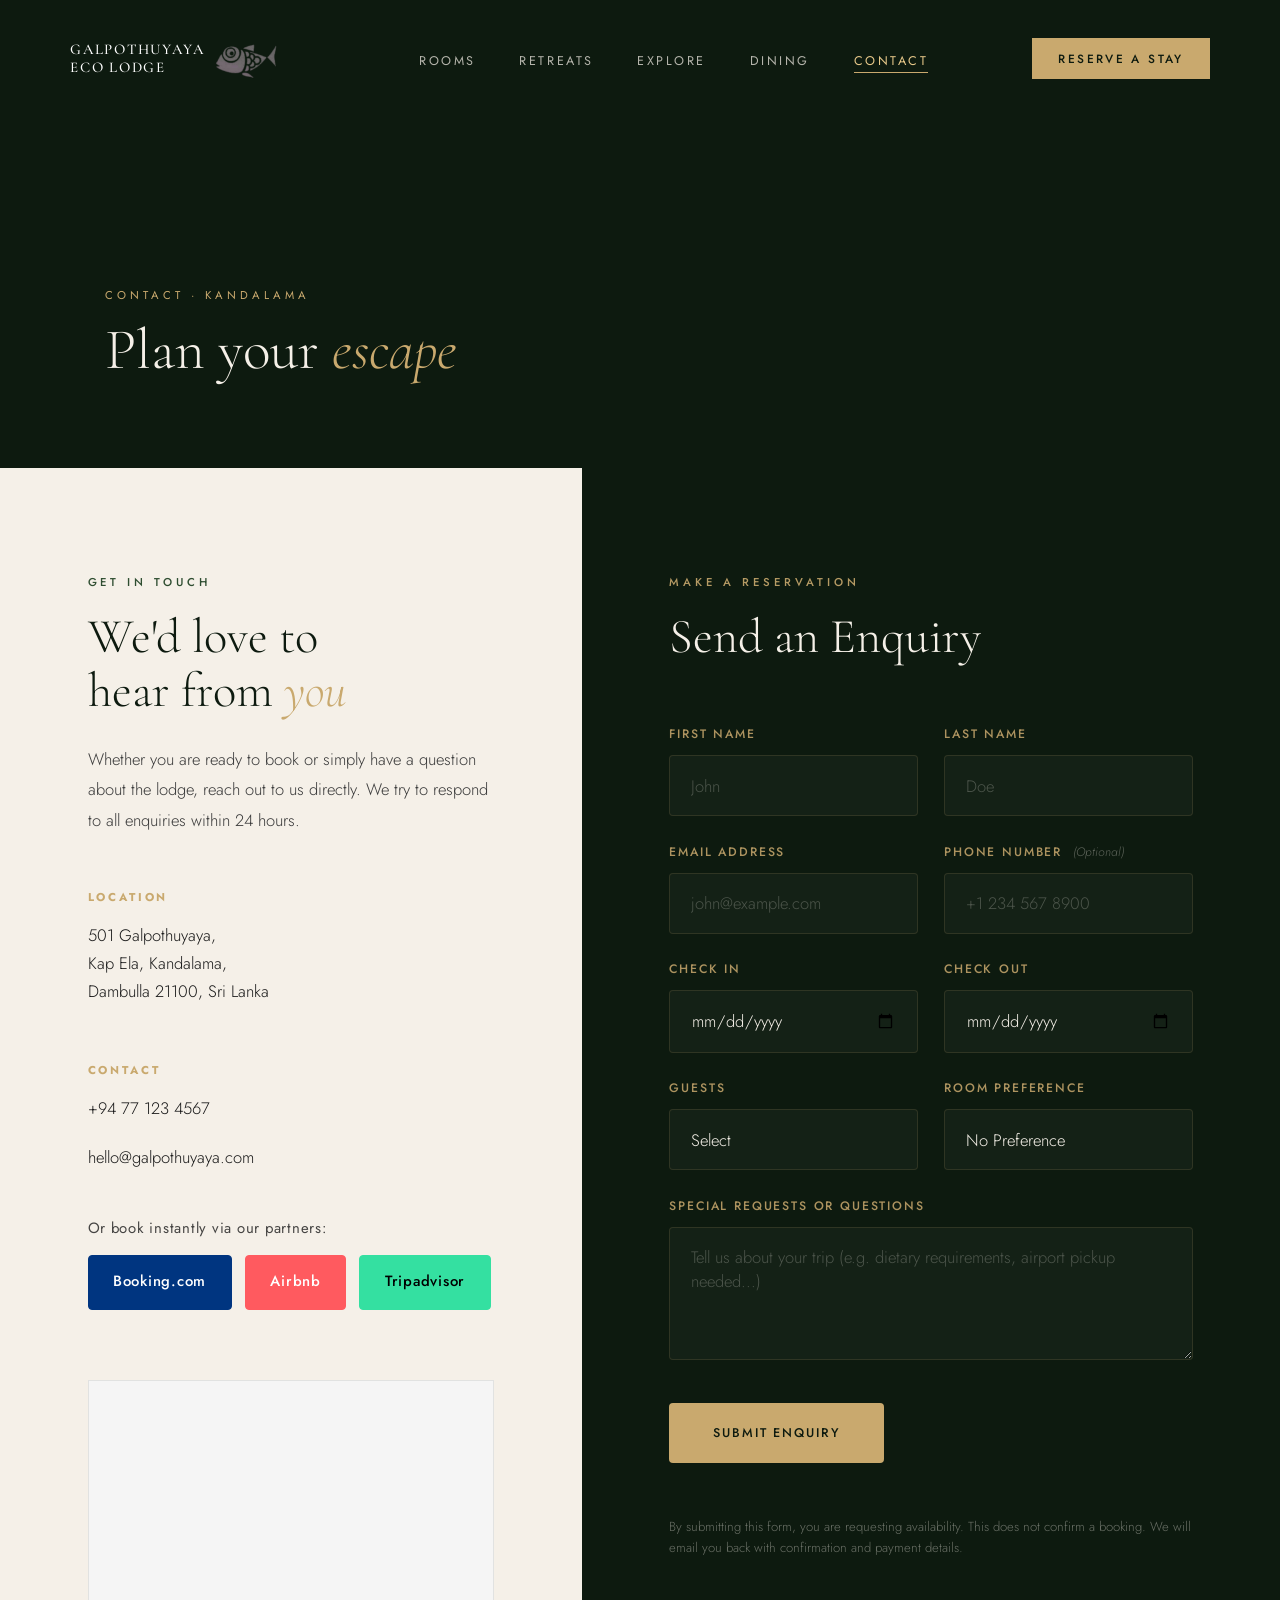
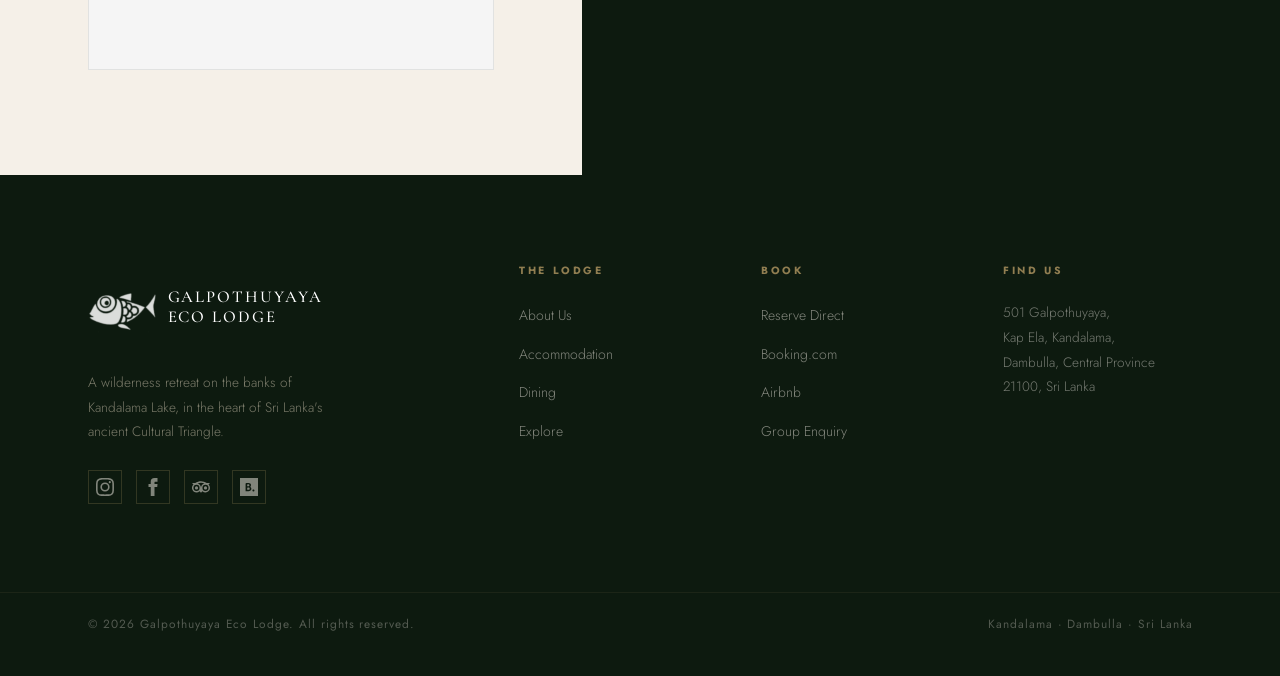
==== commit 54d8e7d9: "fixed typos" ====
--- a/contact.html
+++ b/contact.html
@@ -1,10 +1,11 @@
-﻿<!DOCTYPE html>
+<!DOCTYPE html>
 <html lang="en">
 
 <head>
   <meta charset="UTF-8" />
   <meta name="viewport" content="width=device-width, initial-scale=1.0" />
-  <title>Contact &amp; Book â€” Galpothuyaya Eco Lodge</title>
+  <title>Contact - Galpothuyaya Eco Lodge</title>
+  <link rel="icon" type="image/png" href="assets/images/faveico galpothuyaya.png">
   <meta name="description"
     content="Reserve your stay at Galpothuyaya Eco Lodge or send us an enquiry. Located near Kandalama Lake, Dambulla.">
   <link rel="preconnect" href="https://fonts.googleapis.com">
@@ -52,7 +53,7 @@
     <div class="page-hero-bg" style="background-image: url('assets/images/PXL_20260404_071003074.jpg')"></div>
     <div class="page-hero-overlay"></div>
     <div class="page-hero-content">
-      <p class="page-hero-eyebrow">Contact Â· Kandalama</p>
+      <p class="page-hero-eyebrow">Contact · Kandalama</p>
       <h1 class="page-hero-title">Plan your <em>escape</em></h1>
     </div>
   </section>
@@ -183,51 +184,66 @@
 
   <!-- FOOTER -->
   <footer>
-  <div class="footer-brand">
-    <a href="index.html" class="footer-logo">
-      <img src="assets/images/logo.png" alt="Galpothuyaya Eco Lodge" class="footer-logo-img">
-      <span class="footer-logo-text">Galpothuyaya<br>Eco Lodge</span>
-    </a>
-    <p class="footer-tagline">A wilderness retreat on the banks of Kandalama Lake, in the heart of Sri Lanka's ancient Cultural Triangle.</p>
-    <div class="footer-social">
-      <a href="#" class="social-ig" title="Instagram"><svg viewBox="0 0 24 24"><path d="M12 2.163c3.204 0 3.584.012 4.85.07 3.252.148 4.771 1.691 4.919 4.919.058 1.265.069 1.645.069 4.849 0 3.205-.012 3.584-.069 4.849-.149 3.225-1.664 4.771-4.919 4.919-1.266.058-1.644.07-4.85.07-3.204 0-3.584-.012-4.849-.07-3.26-.149-4.771-1.699-4.919-4.92-.058-1.265-.07-1.644-.07-4.849 0-3.204.013-3.583.07-4.849.149-3.227 1.664-4.771 4.919-4.919 1.266-.057 1.645-.069 4.849-.069zM12 0C8.741 0 8.333.014 7.053.072 2.695.272.273 2.69.073 7.052.014 8.333 0 8.741 0 12c0 3.259.014 3.668.072 4.948.2 4.358 2.618 6.78 6.98 6.98C8.333 23.986 8.741 24 12 24c3.259 0 3.668-.014 4.948-.072 4.354-.2 6.782-2.618 6.979-6.98.059-1.28.073-1.689.073-4.948 0-3.259-.014-3.667-.072-4.947-.196-4.354-2.617-6.78-6.979-6.98C15.668.014 15.259 0 12 0zm0 5.838a6.162 6.162 0 100 12.324 6.162 6.162 0 000-12.324zM12 16a4 4 0 110-8 4 4 0 010 8zm6.406-11.845a1.44 1.44 0 100 2.881 1.44 1.44 0 000-2.881z"/></svg></a>
-      <a href="#" class="social-fb" title="Facebook"><svg viewBox="0 0 24 24"><path d="M9 8h-3v4h3v12h5v-12h3.642l.358-4h-4v-1.667c0-.955.192-1.333 1.115-1.333h2.885v-5h-3.808c-3.596 0-5.192 1.583-5.192 4.615v3.385z"/></svg></a>
-      <a href="https://www.tripadvisor.com/Hotel_Review-g304137-d6420375-Reviews-Galpothu_yaya-Kandalama_Central_Province.html" target="_blank" class="social-ta" title="TripAdvisor"><svg viewBox="0 0 24 24"><path d="M12.006 4.295c-2.67 0-5.338.784-7.645 2.353H0l1.963 2.135a5.997 5.997 0 0 0 4.04 10.43 5.976 5.976 0 0 0 4.075-1.6L12 19.705l1.922-2.09a5.972 5.972 0 0 0 4.072 1.598 6 6 0 0 0 6-5.998 5.982 5.982 0 0 0-1.957-4.432L24 6.648h-4.35a13.573 13.573 0 0 0-7.644-2.353zM12 6.255c1.531 0 3.063.303 4.504.903C13.943 8.138 12 10.43 12 13.1c0-2.671-1.942-4.962-4.504-5.942A11.72 11.72 0 0 1 12 6.256zM6.002 9.157a4.059 4.059 0 1 1 0 8.118 4.059 4.059 0 0 1 0-8.118zm11.992.002a4.057 4.057 0 1 1 .003 8.115 4.057 4.057 0 0 1-.003-8.115zm-11.992 1.93a2.128 2.128 0 0 0 0 4.256 2.128 2.128 0 0 0 0-4.256zm11.992 0a2.128 2.128 0 0 0 0 4.256 2.128 2.128 0 0 0 0-4.256z"/></svg></a>
-      <a href="https://www.booking.com/hotel/lk/galpothuyaya-eco.html" target="_blank" class="social-bk" title="Booking.com"><svg viewBox="0 0 24 24"><path d="M24 0H0v24h24ZM8.575 6.563h2.658c2.108 0 3.473 1.15 3.473 2.898 0 1.15-.575 1.82-.91 2.108l-.287.263.335.192c.815.479 1.318 1.389 1.318 2.395 0 1.988-1.51 3.257-3.857 3.257H7.449V7.713c0-.623.503-1.126 1.126-1.15zm1.7 1.868c-.479.024-.694.264-.694.79v1.893h1.676c.958 0 1.294-.743 1.294-1.365 0-.815-.503-1.318-1.318-1.318zm-.096 4.36c-.407.071-.598.31-.598.79v2.251h1.868c.934 0 1.509-.55 1.509-1.533 0-.934-.599-1.509-1.51-1.509zm7.737 2.394c.743 0 1.341.599 1.341 1.342a1.34 1.34 0 0 1-1.341 1.341 1.355 1.355 0 0 1-1.341-1.341c0-.743.598-1.342 1.34-1.342z"/></svg></a>
-    </div>
+    <div class="footer-brand">
+      <a href="index.html" class="footer-logo">
+        <img src="assets/images/logo.png" alt="Galpothuyaya Eco Lodge" class="footer-logo-img">
+        <span class="footer-logo-text">Galpothuyaya<br>Eco Lodge</span>
+      </a>
+      <p class="footer-tagline">A wilderness retreat on the banks of Kandalama Lake, in the heart of Sri Lanka's ancient
+        Cultural Triangle.</p>
+      <div class="footer-social">
+        <a href="#" class="social-ig" title="Instagram"><svg viewBox="0 0 24 24">
+            <path
+              d="M12 2.163c3.204 0 3.584.012 4.85.07 3.252.148 4.771 1.691 4.919 4.919.058 1.265.069 1.645.069 4.849 0 3.205-.012 3.584-.069 4.849-.149 3.225-1.664 4.771-4.919 4.919-1.266.058-1.644.07-4.85.07-3.204 0-3.584-.012-4.849-.07-3.26-.149-4.771-1.699-4.919-4.92-.058-1.265-.07-1.644-.07-4.849 0-3.204.013-3.583.07-4.849.149-3.227 1.664-4.771 4.919-4.919 1.266-.057 1.645-.069 4.849-.069zM12 0C8.741 0 8.333.014 7.053.072 2.695.272.273 2.69.073 7.052.014 8.333 0 8.741 0 12c0 3.259.014 3.668.072 4.948.2 4.358 2.618 6.78 6.98 6.98C8.333 23.986 8.741 24 12 24c3.259 0 3.668-.014 4.948-.072 4.354-.2 6.782-2.618 6.979-6.98.059-1.28.073-1.689.073-4.948 0-3.259-.014-3.667-.072-4.947-.196-4.354-2.617-6.78-6.979-6.98C15.668.014 15.259 0 12 0zm0 5.838a6.162 6.162 0 100 12.324 6.162 6.162 0 000-12.324zM12 16a4 4 0 110-8 4 4 0 010 8zm6.406-11.845a1.44 1.44 0 100 2.881 1.44 1.44 0 000-2.881z" />
+          </svg></a>
+        <a href="#" class="social-fb" title="Facebook"><svg viewBox="0 0 24 24">
+            <path
+              d="M9 8h-3v4h3v12h5v-12h3.642l.358-4h-4v-1.667c0-.955.192-1.333 1.115-1.333h2.885v-5h-3.808c-3.596 0-5.192 1.583-5.192 4.615v3.385z" />
+          </svg></a>
+        <a href="https://www.tripadvisor.com/Hotel_Review-g304137-d6420375-Reviews-Galpothu_yaya-Kandalama_Central_Province.html"
+          target="_blank" class="social-ta" title="TripAdvisor"><svg viewBox="0 0 24 24">
+            <path
+              d="M12.006 4.295c-2.67 0-5.338.784-7.645 2.353H0l1.963 2.135a5.997 5.997 0 0 0 4.04 10.43 5.976 5.976 0 0 0 4.075-1.6L12 19.705l1.922-2.09a5.972 5.972 0 0 0 4.072 1.598 6 6 0 0 0 6-5.998 5.982 5.982 0 0 0-1.957-4.432L24 6.648h-4.35a13.573 13.573 0 0 0-7.644-2.353zM12 6.255c1.531 0 3.063.303 4.504.903C13.943 8.138 12 10.43 12 13.1c0-2.671-1.942-4.962-4.504-5.942A11.72 11.72 0 0 1 12 6.256zM6.002 9.157a4.059 4.059 0 1 1 0 8.118 4.059 4.059 0 0 1 0-8.118zm11.992.002a4.057 4.057 0 1 1 .003 8.115 4.057 4.057 0 0 1-.003-8.115zm-11.992 1.93a2.128 2.128 0 0 0 0 4.256 2.128 2.128 0 0 0 0-4.256zm11.992 0a2.128 2.128 0 0 0 0 4.256 2.128 2.128 0 0 0 0-4.256z" />
+          </svg></a>
+        <a href="https://www.booking.com/hotel/lk/galpothuyaya-eco.html" target="_blank" class="social-bk"
+          title="Booking.com"><svg viewBox="0 0 24 24">
+            <path
+              d="M24 0H0v24h24ZM8.575 6.563h2.658c2.108 0 3.473 1.15 3.473 2.898 0 1.15-.575 1.82-.91 2.108l-.287.263.335.192c.815.479 1.318 1.389 1.318 2.395 0 1.988-1.51 3.257-3.857 3.257H7.449V7.713c0-.623.503-1.126 1.126-1.15zm1.7 1.868c-.479.024-.694.264-.694.79v1.893h1.676c.958 0 1.294-.743 1.294-1.365 0-.815-.503-1.318-1.318-1.318zm-.096 4.36c-.407.071-.598.31-.598.79v2.251h1.868c.934 0 1.509-.55 1.509-1.533 0-.934-.599-1.509-1.51-1.509zm7.737 2.394c.743 0 1.341.599 1.341 1.342a1.34 1.34 0 0 1-1.341 1.341 1.355 1.355 0 0 1-1.341-1.341c0-.743.598-1.342 1.34-1.342z" />
+          </svg></a>
+      </div>
+    </div>
+    <div class="footer-col">
+      <h4>The Lodge</h4>
+      <ul>
+        <li><a href="index.html#about">About Us</a></li>
+        <li><a href="rooms.html">Accommodation</a></li>
+        <li><a href="dining.html">Dining</a></li>
+        <li><a href="explore.html">Explore</a></li>
+      </ul>
+    </div>
+    <div class="footer-col">
+      <h4>Book</h4>
+      <ul>
+        <li><a href="contact.html">Reserve Direct</a></li>
+        <li><a href="https://www.booking.com" target="_blank">Booking.com</a></li>
+        <li><a href="https://www.airbnb.com/rooms/1221970085943653948" target="_blank">Airbnb</a></li>
+        <li><a href="contact.html">Group Enquiry</a></li>
+      </ul>
+    </div>
+    <div class="footer-col">
+      <h4>Find Us</h4>
+      <address>
+        501 Galpothuyaya,<br>
+        Kap Ela, Kandalama,<br>
+        Dambulla, Central Province<br>
+        21100, Sri Lanka
+      </address>
+    </div>
+  </footer>
+  <div class="footer-bottom">
+    <p>© 2026 Galpothuyaya Eco Lodge. All rights reserved.</p>
+    <p>Kandalama · Dambulla · Sri Lanka</p>
   </div>
-  <div class="footer-col">
-    <h4>The Lodge</h4>
-    <ul>
-      <li><a href="index.html#about">About Us</a></li>
-      <li><a href="rooms.html">Accommodation</a></li>
-      <li><a href="dining.html">Dining</a></li>
-      <li><a href="explore.html">Explore</a></li>
-    </ul>
-  </div>
-  <div class="footer-col">
-    <h4>Book</h4>
-    <ul>
-      <li><a href="contact.html">Reserve Direct</a></li>
-      <li><a href="https://www.booking.com" target="_blank">Booking.com</a></li>
-      <li><a href="https://www.airbnb.com/rooms/1221970085943653948" target="_blank">Airbnb</a></li>
-      <li><a href="contact.html">Group Enquiry</a></li>
-    </ul>
-  </div>
-  <div class="footer-col">
-    <h4>Find Us</h4>
-    <address>
-      501 Galpothuyaya,<br>
-      Kap Ela, Kandalama,<br>
-      Dambulla, Central Province<br>
-      21100, Sri Lanka
-    </address>
-  </div>
-</footer>
-<div class="footer-bottom">
-  <p>Â© 2026 Galpothuyaya Eco Lodge. All rights reserved.</p>
-  <p>Kandalama Â· Dambulla Â· Sri Lanka</p>
-</div>
 
   <script>
     // Mobile drawer logic
@@ -271,5 +287,4 @@
   </script>
 </body>
 
-</html>
-
+</html>
--- a/assets/shared.css
+++ b/assets/shared.css
@@ -415,7 +415,7 @@
   html { font-size: 106.25%; } /* ~17px base */
   nav { padding: 1rem 1.5rem; }
   nav.scrolled, nav.nav-solid { padding: 0.8rem 1.5rem; }
-  .nav-logo-img { height: 75px !important; margin-left: -0.8rem; }
+  .nav-logo-img { height: 75px !important; margin-left: -2.9rem; }
   .nav-logo-text { font-size: 0.65rem; }
   .page-hero { min-height: 260px; }
   .page-hero-content { padding: 90px 1rem 2rem; }
@@ -436,7 +436,7 @@
   html { font-size: 100%; } /* 16px base */
   nav { padding: 0.85rem 1.2rem; }
   nav.scrolled, nav.nav-solid { padding: 0.75rem 1.2rem; }
-  .nav-logo-img { height: 65px !important; margin-left: -0.5rem; }
+  .nav-logo-img { height: 65px !important; margin-left: -2.5rem; }
   .nav-logo-text { font-size: 0.6rem; }
 }
 
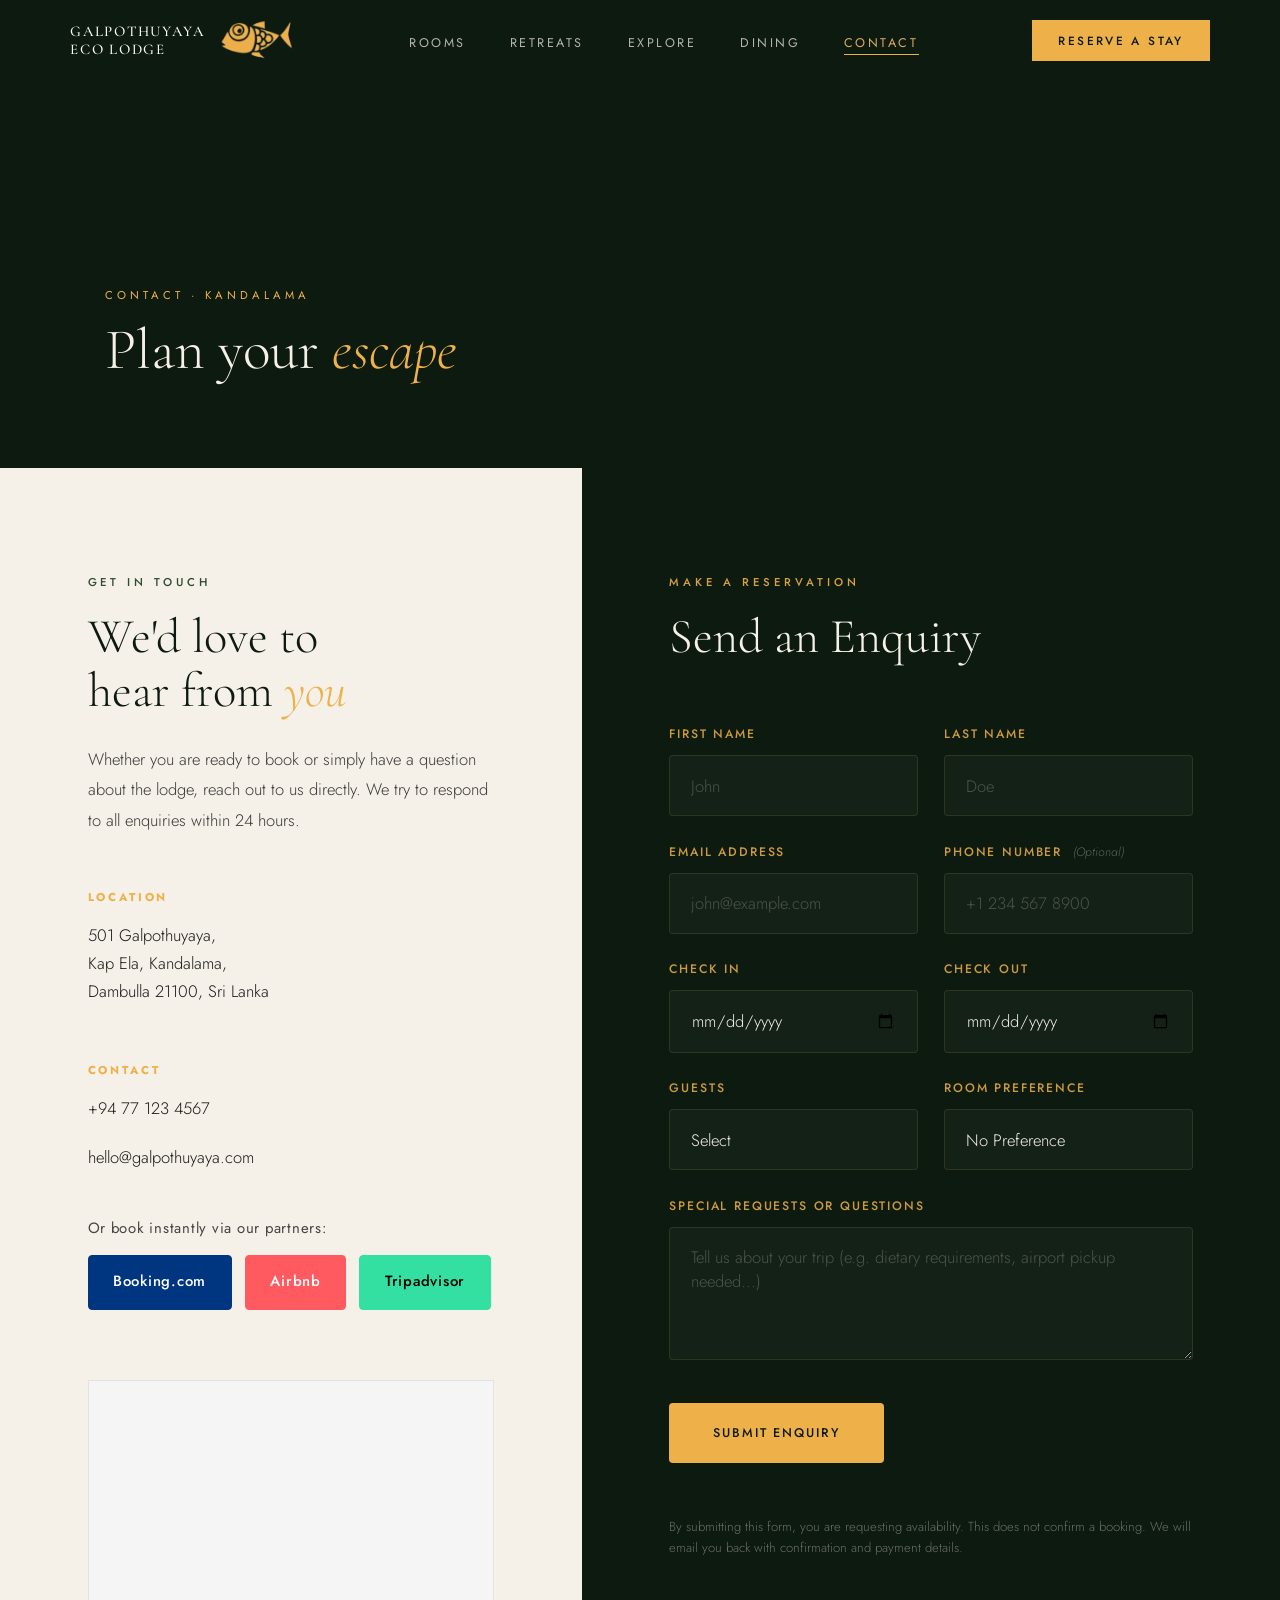
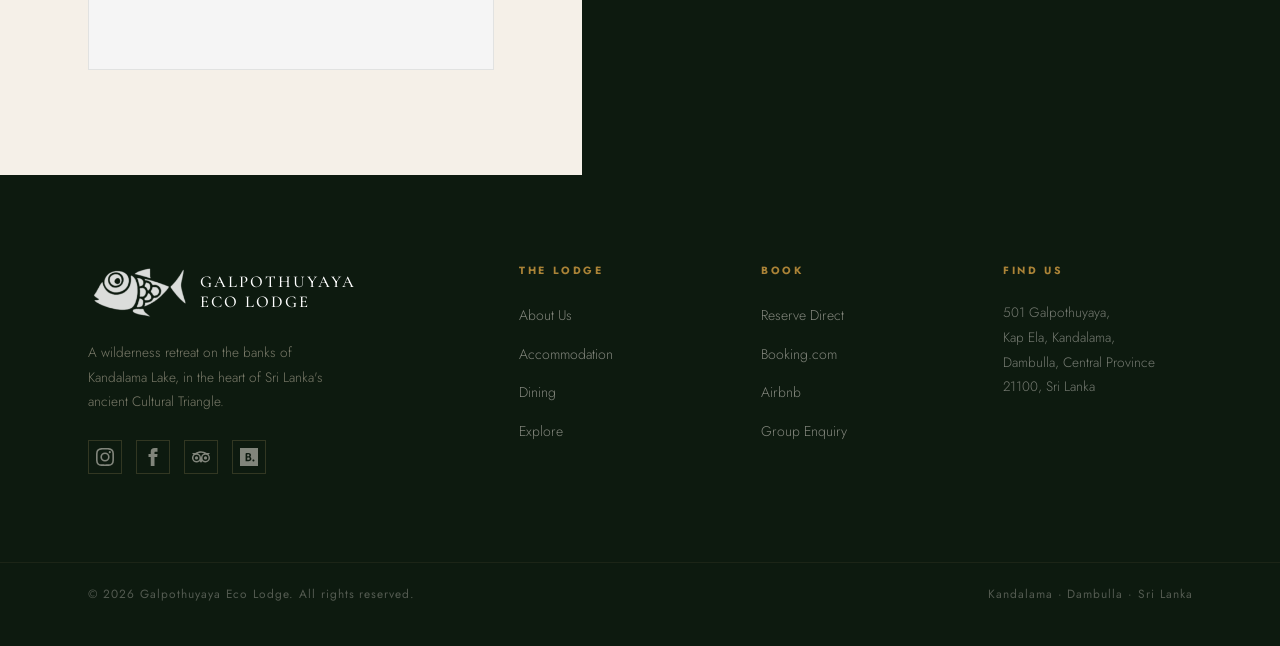
==== commit eebe4bec: "new logos" ====
--- a/contact.html
+++ b/contact.html
@@ -5,7 +5,12 @@
   <meta charset="UTF-8" />
   <meta name="viewport" content="width=device-width, initial-scale=1.0" />
   <title>Contact - Galpothuyaya Eco Lodge</title>
-  <link rel="icon" type="image/png" href="assets/images/faveico galpothuyaya.png">
+  <link rel="icon" type="image/png" href="/favicon-96x96.png" sizes="96x96" />
+  <link rel="icon" type="image/svg+xml" href="/favicon.svg" />
+  <link rel="shortcut icon" href="/favicon.ico" />
+  <link rel="apple-touch-icon" sizes="180x180" href="/apple-touch-icon.png" />
+  <meta name="apple-mobile-web-app-title" content="Galpothuyaya" />
+  <link rel="manifest" href="/site.webmanifest" />
   <meta name="description"
     content="Reserve your stay at Galpothuyaya Eco Lodge or send us an enquiry. Located near Kandalama Lake, Dambulla.">
   <link rel="preconnect" href="https://fonts.googleapis.com">
--- a/assets/shared.css
+++ b/assets/shared.css
@@ -10,8 +10,8 @@
   --forest:     #1c3220;
   --moss:       #2e4d30;
   --sage:       #6a8c5e;
-  --gold:       #c9a96e;
-  --gold-light: #e8c98a;
+  --gold:       #eeb048;
+  --gold-light: #ddac60;
   --cream:      #f5f0e8;
   --warm-white: #faf8f4;
   --text:       #1a1a1a;
@@ -62,15 +62,14 @@
 }
 
 .nav-logo {
-  display: flex; align-items: center; gap: 1.2rem;
+  display: flex; align-items: center; gap: 0.7rem;
   text-decoration: none;
   transition: transform 0.3s ease;
 }
 .nav-logo-img {
-  height: 0px; width: auto;
+  height: 10px; width: auto;
   transition: height 0.3s ease;
   display: block;
-  margin-left: -3.2rem; /* Keep it close to the text */
   position: relative; top: -1px;
 }
 .nav-logo-text {
@@ -80,7 +79,7 @@
 }
 nav.scrolled .nav-logo-img,
 nav.nav-solid .nav-logo-img {
-  height: 82px;
+  height: 46px;
 }
 nav.scrolled .nav-logo-text,
 nav.nav-solid .nav-logo-text {
@@ -310,19 +309,17 @@
   display: grid; grid-template-columns: 2fr 1fr 1fr 1fr; gap: 3rem;
 }
 .footer-logo {
-  display: flex; align-items: center; gap: 0.8rem;
+  display: flex; align-items: center; gap: 0.5rem;
   text-decoration: none; margin-bottom: 1rem;
-  margin-left: -50px;
 }
 .footer-logo-text {
   font-family: 'Cormorant Garamond', serif;
   font-size: 0.95rem; font-weight: 500; letter-spacing: 0.12em;
   color: white; text-transform: uppercase; line-height: 1.2;
-  margin-left: -45px;
   padding-left: 1px;
 }
 .footer-logo-img {
-  height: 90px; width: auto;
+  height: 60px; width: auto;
   filter: brightness(0) invert(1);
   opacity: 0.85;
 }
@@ -415,7 +412,7 @@
   html { font-size: 106.25%; } /* ~17px base */
   nav { padding: 1rem 1.5rem; }
   nav.scrolled, nav.nav-solid { padding: 0.8rem 1.5rem; }
-  .nav-logo-img { height: 75px !important; margin-left: -2.9rem; }
+  .nav-logo-img { height: 46px !important; }
   .nav-logo-text { font-size: 0.65rem; }
   .page-hero { min-height: 260px; }
   .page-hero-content { padding: 90px 1rem 2rem; }
@@ -436,7 +433,7 @@
   html { font-size: 100%; } /* 16px base */
   nav { padding: 0.85rem 1.2rem; }
   nav.scrolled, nav.nav-solid { padding: 0.75rem 1.2rem; }
-  .nav-logo-img { height: 65px !important; margin-left: -2.5rem; }
+  .nav-logo-img { height: 40px !important; }
   .nav-logo-text { font-size: 0.6rem; }
 }
 
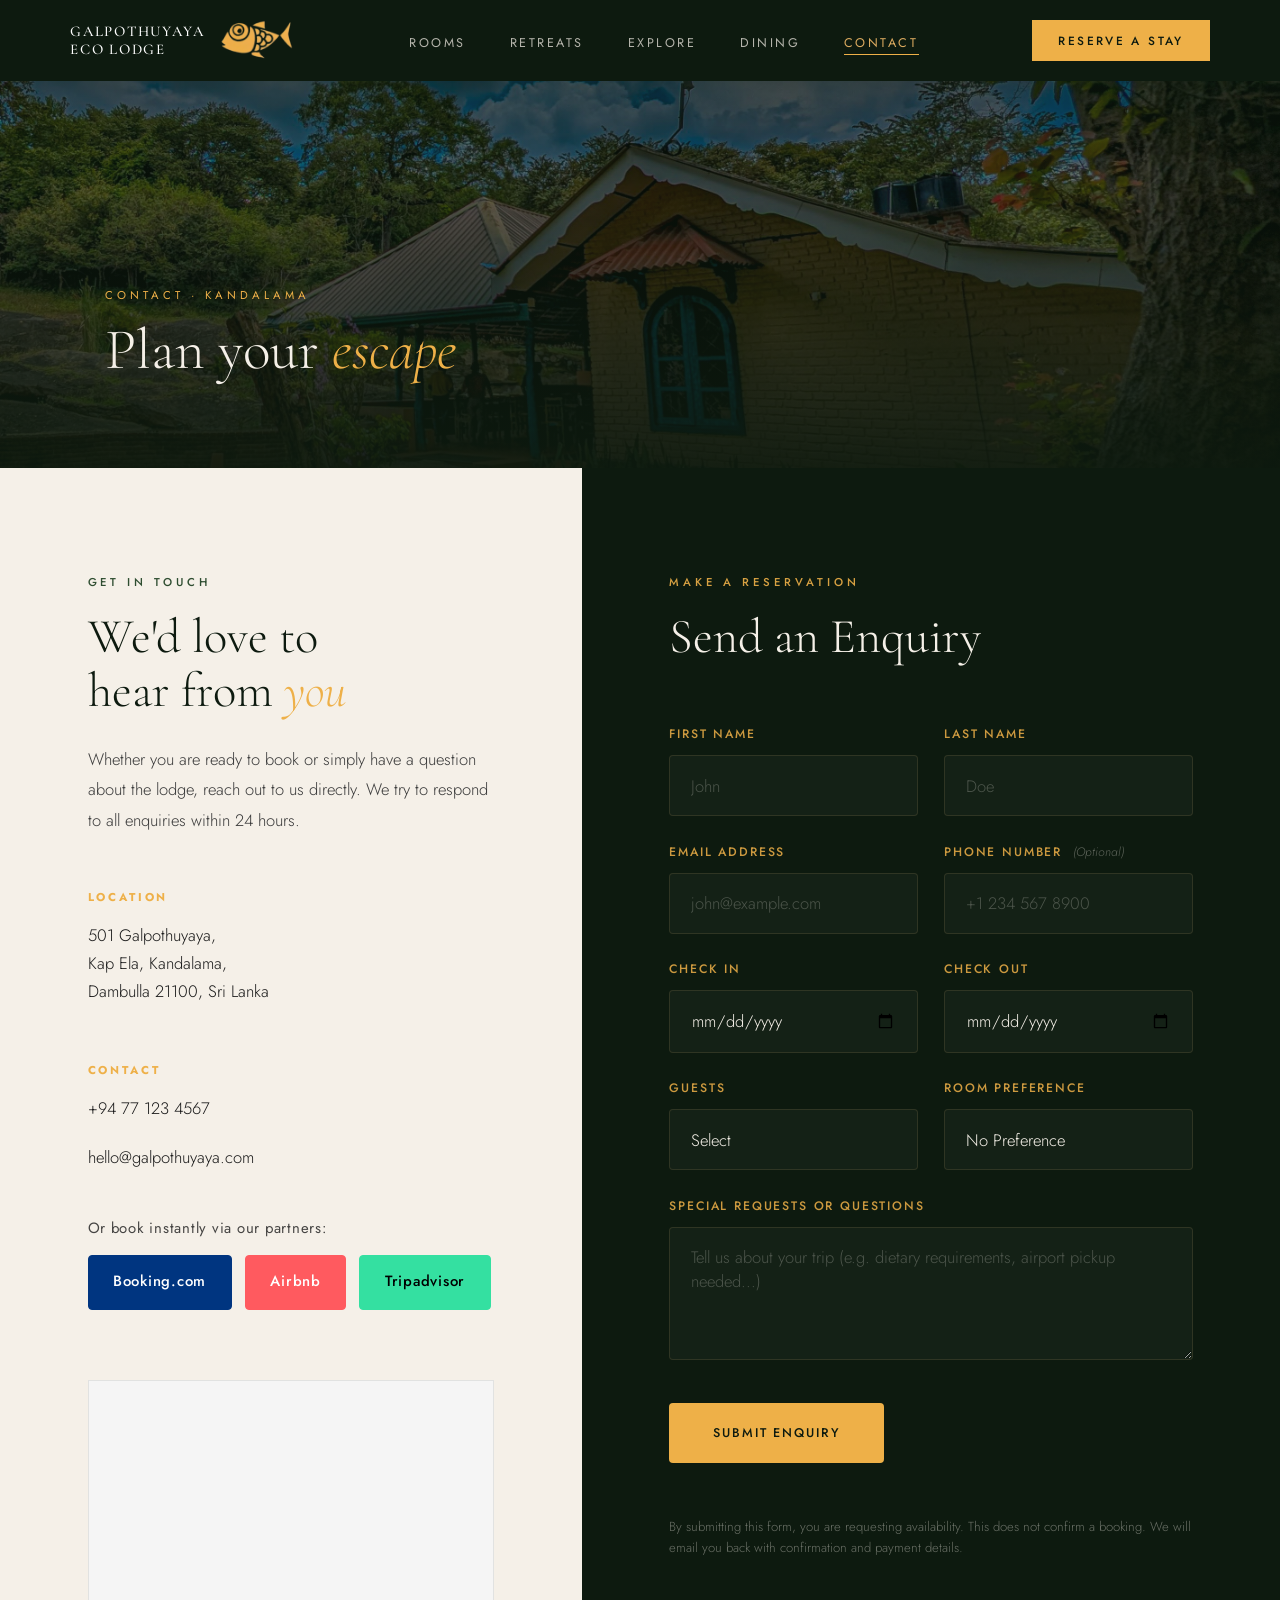
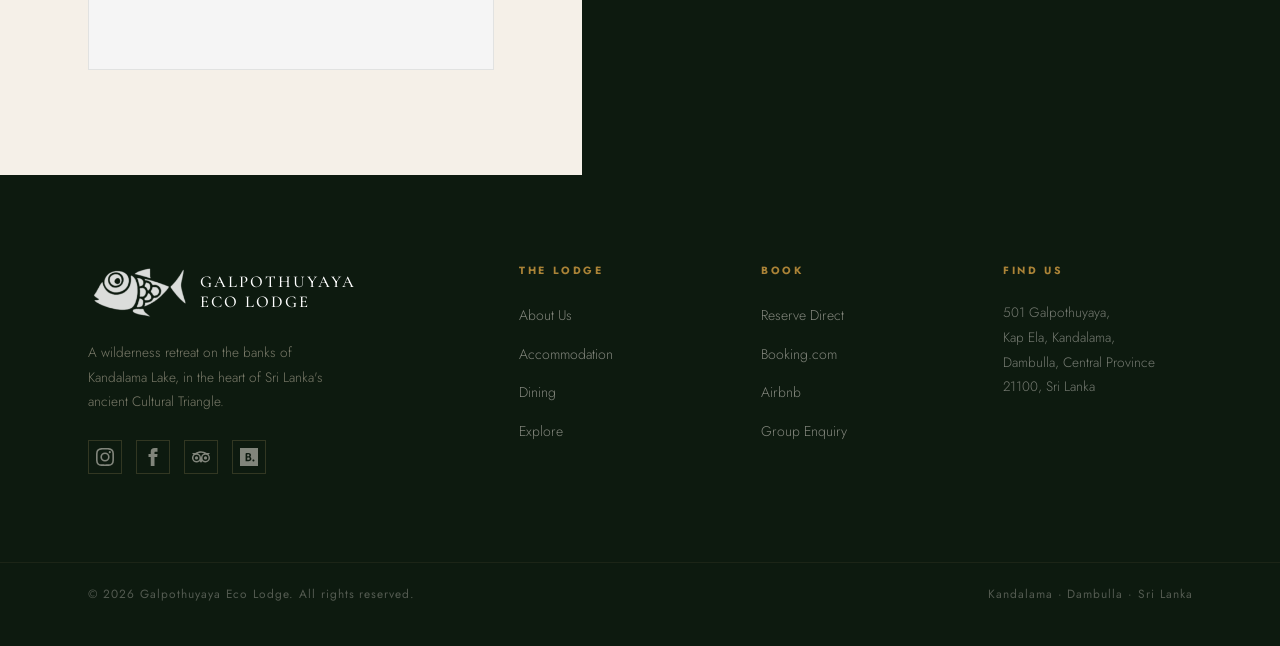
==== commit 40fae107: "updated home page" ====
--- a/contact.html
+++ b/contact.html
@@ -55,7 +55,7 @@
 
   <!-- PAGE HERO -->
   <section class="page-hero">
-    <div class="page-hero-bg" style="background-image: url('assets/images/PXL_20260404_071003074.jpg')"></div>
+    <div class="page-hero-bg" style="background-image: url('assets/outdoor_pics/outdoor04.jpg')"></div>
     <div class="page-hero-overlay"></div>
     <div class="page-hero-content">
       <p class="page-hero-eyebrow">Contact · Kandalama</p>
